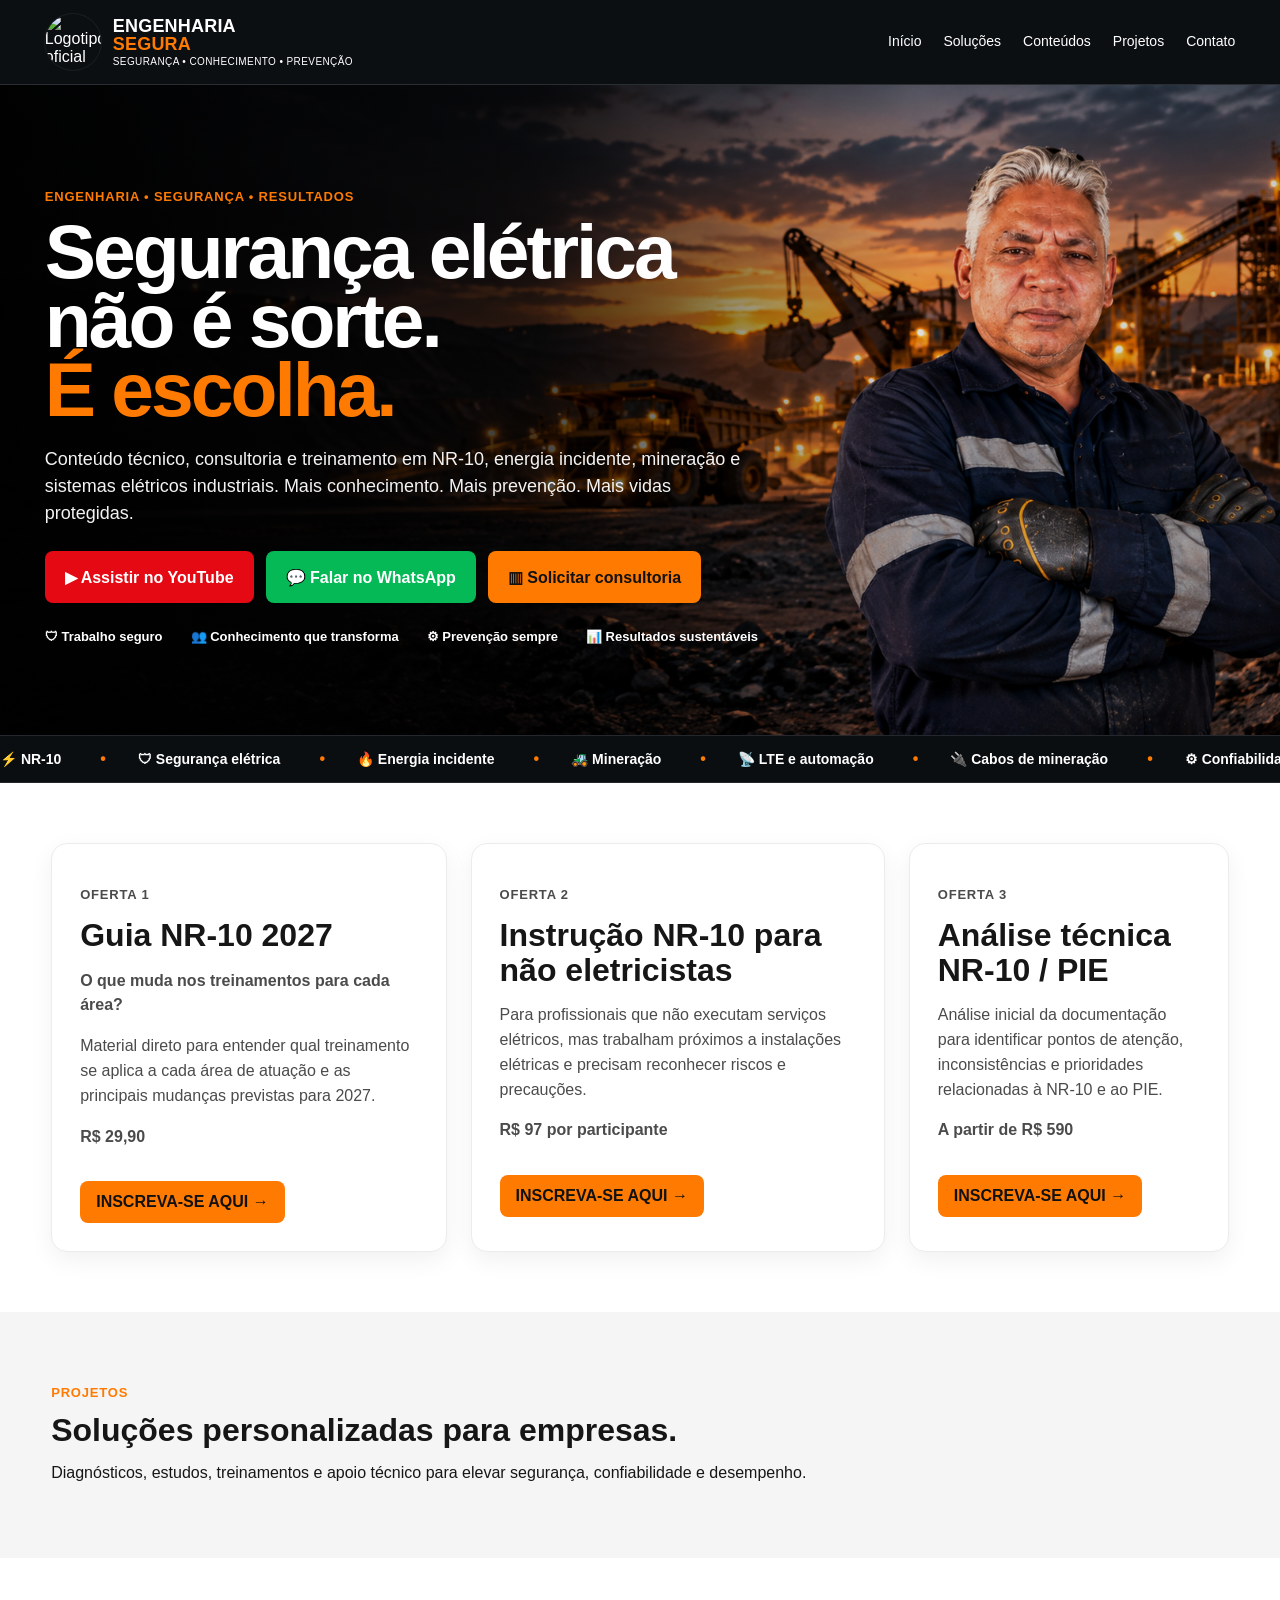
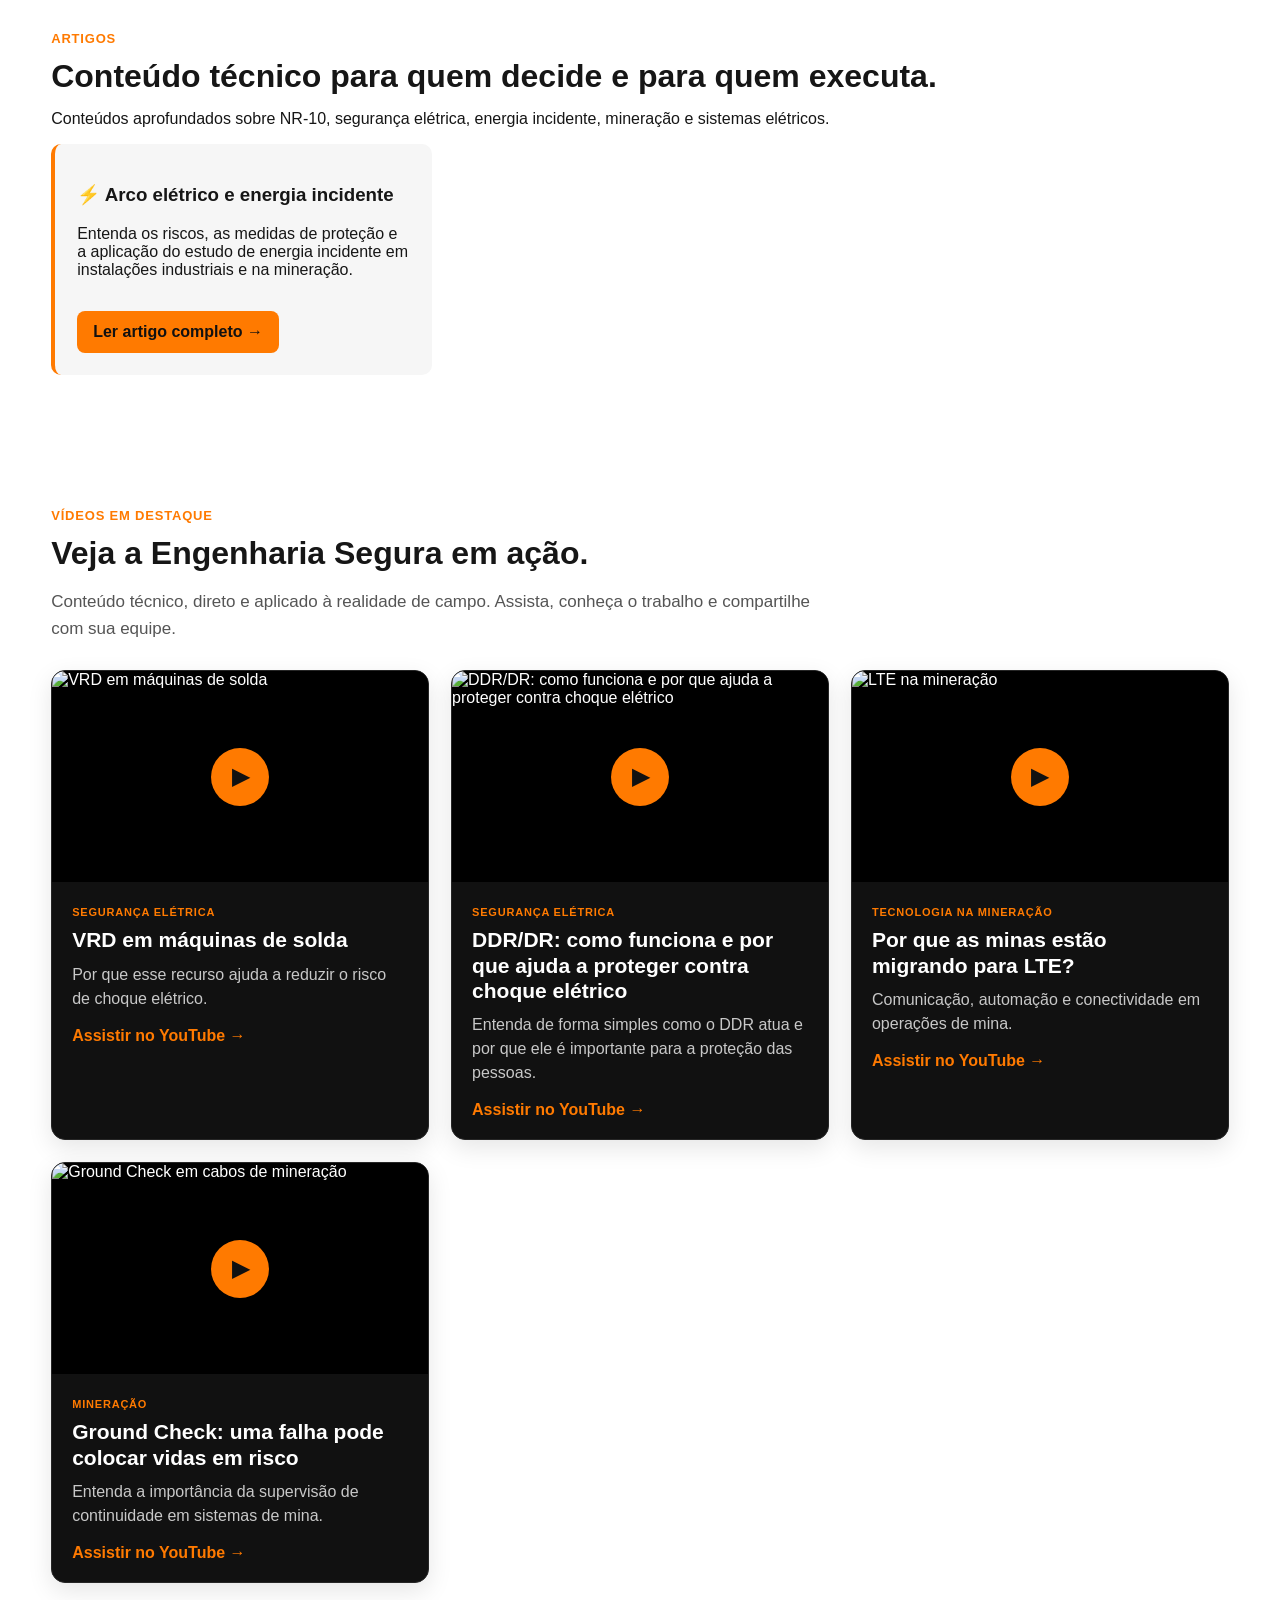
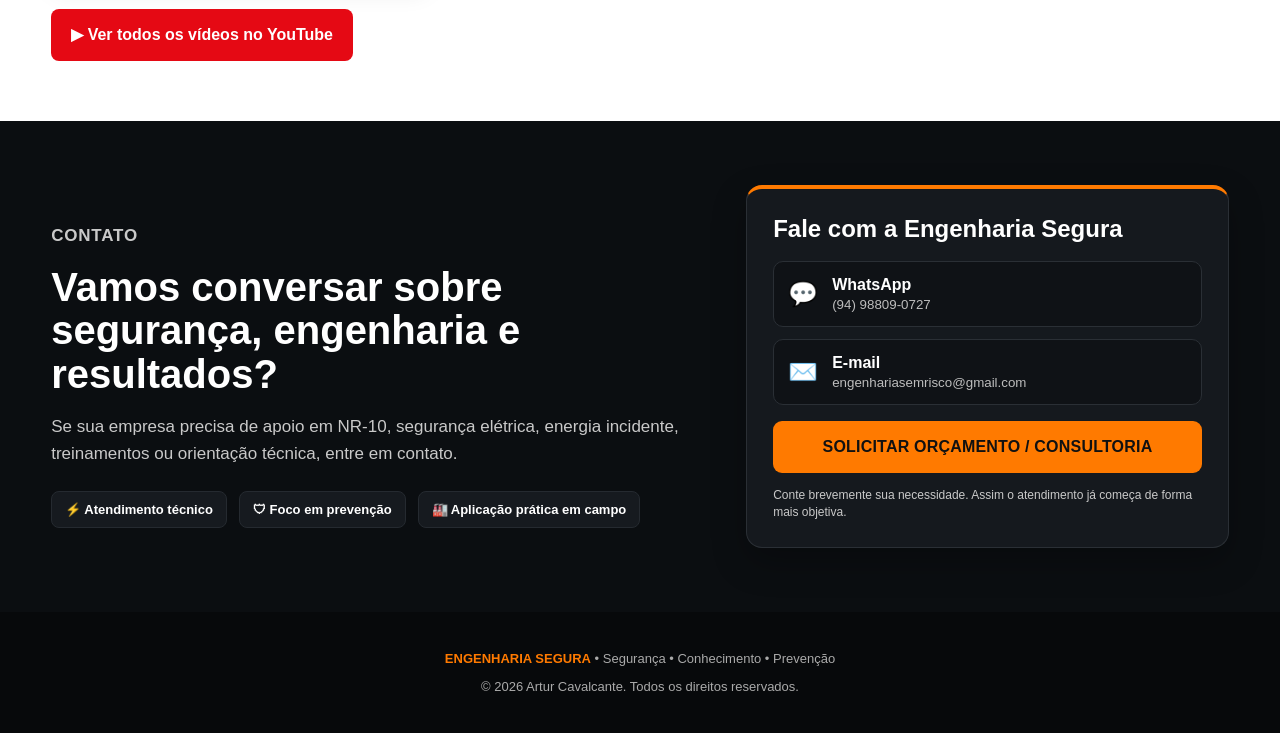
==== index.html @ a8fd5e5c "Add files via upload" ====
<!doctype html>
<html lang="pt-BR">
<head>
  <meta charset="utf-8">
  <meta name="viewport" content="width=device-width, initial-scale=1">
  <meta name="description" content="Engenharia Segura — segurança elétrica, NR-10, energia incidente, mineração e sistemas elétricos industriais.">
  <title>Engenharia Segura | Artur Cavalcante</title>
  <link rel="stylesheet" href="style.css">
</head>
<body>
  <header class="topbar">
    <a class="brand" href="#inicio" aria-label="Engenharia Segura">
      <img class="brand-emblem" src="assets/logo-oficial-emblema.png" alt="Logotipo oficial Engenharia Segura">
      <span class="brand-text">
        <strong>ENGENHARIA</strong><b> SEGURA</b>
        <small>SEGURANÇA • CONHECIMENTO • PREVENÇÃO</small>
      </span>
    </a>

    <button class="menu-btn" aria-label="Abrir menu" aria-expanded="false">☰</button>
<nav class="nav">
  <a href="#inicio">Início</a>
  <a href="consultoria.html">Soluções</a>
  <a href="#conteudos">Conteúdos</a>
  <a href="#projetos">Projetos</a>
  <a href="#contato">Contato</a>
</nav>

  </header>

  <main id="inicio">
    <section class="hero">
      <div class="hero-overlay"></div>
      <div class="hero-copy">
        <p class="eyebrow">ENGENHARIA • SEGURANÇA • RESULTADOS</p>
        <h1>Segurança elétrica<br>não é sorte.<br><span>É escolha.</span></h1>
        <p class="lead">Conteúdo técnico, consultoria e treinamento em NR-10, energia incidente, mineração e sistemas elétricos industriais. Mais conhecimento. Mais prevenção. Mais vidas protegidas.</p>

        <div class="hero-actions">
          <a class="btn btn-red" href="https://www.youtube.com/@engenhariasemrisco" target="_blank" rel="noopener">▶ Assistir no YouTube</a>
          <a class="btn btn-green" href="#contato">💬 Falar no WhatsApp</a>
          <a class="btn btn-orange" href="https://wa.me/5594988090727?text=Ol%C3%A1%2C%20Artur.%20Conheci%20a%20Engenharia%20Segura%20pelo%20site%20e%20gostaria%20de%20solicitar%20uma%20consultoria." target="_blank" rel="noopener">▥ Solicitar consultoria</a>
        </div>

        <div class="pillars">
          <span>🛡 Trabalho seguro</span>
          <span>👥 Conhecimento que transforma</span>
          <span>⚙ Prevenção sempre</span>
          <span>📊 Resultados sustentáveis</span>
        </div>
      </div>
    </section>

    <section class="dynamic-strip" aria-label="Destaques do Engenharia Segura">
      <div class="dynamic-track">
        <span>⚡ NR-10</span>
        <span>🛡 Segurança elétrica</span>
        <span>🔥 Energia incidente</span>
        <span>🚜 Mineração</span>
        <span>📡 LTE e automação</span>
        <span>🔌 Cabos de mineração</span>
        <span>⚙ Confiabilidade</span>
        <span>🎓 Treinamentos técnicos</span>
      </div>
    </section>

    <section class="section grid-3" id="ofertas">
      <article class="card">
        <p class="section-kicker">OFERTA 1</p>
        <h2>Guia NR-10 2027</h2>
        <p><strong>O que muda nos treinamentos para cada área?</strong></p>
        <p>Material direto para entender qual treinamento se aplica a cada área de atuação e as principais mudanças previstas para 2027.</p>
        <p><strong>R$ 29,90</strong></p>
        <a class="link-btn" target="_blank" rel="noopener"
           href="https://wa.me/5594988090727?text=Ol%C3%A1%2C%20Artur.%20Quero%20me%20inscrever%20no%20Guia%20NR-10%202027%20%E2%80%94%20o%20que%20muda%20nos%20treinamentos%20para%20cada%20%C3%A1rea.">
          INSCREVA-SE AQUI →
        </a>
      </article>

      <article class="card">
        <p class="section-kicker">OFERTA 2</p>
        <h2>Instrução NR-10 para não eletricistas</h2>
        <p>Para profissionais que não executam serviços elétricos, mas trabalham próximos a instalações elétricas e precisam reconhecer riscos e precauções.</p>
        <p><strong>R$ 97 por participante</strong></p>
        <a class="link-btn" target="_blank" rel="noopener"
           href="https://wa.me/5594988090727?text=Ol%C3%A1%2C%20Artur.%20Quero%20me%20inscrever%20na%20Instru%C3%A7%C3%A3o%20NR-10%20para%20n%C3%A3o%20eletricistas.">
          INSCREVA-SE AQUI →
        </a>
      </article>

      <article class="card">
        <p class="section-kicker">OFERTA 3</p>
        <h2>Análise técnica NR-10 / PIE</h2>
        <p>Análise inicial da documentação para identificar pontos de atenção, inconsistências e prioridades relacionadas à NR-10 e ao PIE.</p>
        <p><strong>A partir de R$ 590</strong></p>
        <a class="link-btn" target="_blank" rel="noopener"
           href="https://wa.me/5594988090727?text=Ol%C3%A1%2C%20Artur.%20Tenho%20interesse%20na%20An%C3%A1lise%20T%C3%A9cnica%20NR-10%20%2F%20PIE%20e%20gostaria%20de%20receber%20mais%20informa%C3%A7%C3%B5es.">
          INSCREVA-SE AQUI →
        </a>
      </article>
    </section>

    <section class="section alt reveal" id="projetos">
      <p class="section-kicker">PROJETOS</p>
      <h2>Soluções personalizadas para empresas.</h2>
      <p>Diagnósticos, estudos, treinamentos e apoio técnico para elevar segurança, confiabilidade e desempenho.</p>
    </section>

    <section class="section reveal" id="artigos">
  <p class="section-kicker">ARTIGOS</p>
  <h2>Conteúdo técnico para quem decide e para quem executa.</h2>
  <p>
    Conteúdos aprofundados sobre NR-10, segurança elétrica,
    energia incidente, mineração e sistemas elétricos.
  </p>

  <div class="content-grid">
    <article>
      <h3>⚡ Arco elétrico e energia incidente</h3>

      <p>
        Entenda os riscos, as medidas de proteção e a aplicação
        do estudo de energia incidente em instalações industriais
        e na mineração.
      </p>

      <a class="link-btn"
         href="artigos/energia-incidente.html">
        Ler artigo completo →
      </a>
    </article>
  </div>
</section>

    <section class="section featured-videos reveal" id="videos">
      <p class="section-kicker">VÍDEOS EM DESTAQUE</p>
      <h2>Veja a Engenharia Segura em ação.</h2>
      <p class="featured-intro">
        Conteúdo técnico, direto e aplicado à realidade de campo.
        Assista, conheça o trabalho e compartilhe com sua equipe.
      </p>

      <div class="featured-video-grid">
        <a class="featured-video-card" href="https://youtu.be/mlFkBFgbnp4" target="_blank" rel="noopener">
          <div class="featured-thumb">
            <img src="https://img.youtube.com/vi/mlFkBFgbnp4/hqdefault.jpg" alt="VRD em máquinas de solda">
            <span class="featured-play">▶</span>
          </div>
          <div class="featured-video-copy">
            <span class="featured-tag">SEGURANÇA ELÉTRICA</span>
            <h3>VRD em máquinas de solda</h3>
            <p>Por que esse recurso ajuda a reduzir o risco de choque elétrico.</p>
            <strong>Assistir no YouTube →</strong>
          </div>
        </a>

<a class="featured-video-card"
   href="https://youtu.be/PyGD87jI-gI"
   target="_blank"
   rel="noopener">

  <div class="featured-thumb">
    <img src="https://img.youtube.com/vi/PyGD87jI-gI/hqdefault.jpg"
         alt="DDR/DR: como funciona e por que ajuda a proteger contra choque elétrico">
    <span class="featured-play">▶</span>
  </div>

  <div class="featured-video-copy">
    <span class="featured-tag">SEGURANÇA ELÉTRICA</span>
    <h3>DDR/DR: como funciona e por que ajuda a proteger contra choque elétrico</h3>
    <p>Entenda de forma simples como o DDR atua e por que ele é importante para a proteção das pessoas.</p>
    <strong>Assistir no YouTube →</strong>
  </div>

</a>
        <a class="featured-video-card" href="https://youtu.be/7smHzeZxyQI" target="_blank" rel="noopener">
          <div class="featured-thumb">
            <img src="https://img.youtube.com/vi/7smHzeZxyQI/hqdefault.jpg" alt="LTE na mineração">
            <span class="featured-play">▶</span>
          </div>
          <div class="featured-video-copy">
            <span class="featured-tag">TECNOLOGIA NA MINERAÇÃO</span>
            <h3>Por que as minas estão migrando para LTE?</h3>
            <p>Comunicação, automação e conectividade em operações de mina.</p>
            <strong>Assistir no YouTube →</strong>
          </div>
        </a>

        <a class="featured-video-card" href="https://youtu.be/x5g20FWs3gs" target="_blank" rel="noopener">
          <div class="featured-thumb">
            <img src="https://img.youtube.com/vi/x5g20FWs3gs/hqdefault.jpg" alt="Ground Check em cabos de mineração">
            <span class="featured-play">▶</span>
          </div>
          <div class="featured-video-copy">
            <span class="featured-tag">MINERAÇÃO</span>
            <h3>Ground Check: uma falha pode colocar vidas em risco</h3>
            <p>Entenda a importância da supervisão de continuidade em sistemas de mina.</p>
            <strong>Assistir no YouTube →</strong>
          </div>
        </a>
      </div>

      <div class="featured-actions">
        <a class="btn btn-red" href="https://www.youtube.com/@engenhariasemrisco" target="_blank" rel="noopener">
          ▶ Ver todos os vídeos no YouTube
        </a>
      </div>
    </section>

    <section class="contact contact-strong reveal" id="contato">
      <div class="contact-copy">
        <p class="section-kicker">CONTATO</p>
        <h2>Vamos conversar sobre segurança, engenharia e resultados?</h2>
        <p>
          Se sua empresa precisa de apoio em NR-10, segurança elétrica, energia incidente,
          treinamentos ou orientação técnica, entre em contato.
        </p>

        <div class="contact-points">
          <span>⚡ Atendimento técnico</span>
          <span>🛡 Foco em prevenção</span>
          <span>🏭 Aplicação prática em campo</span>
        </div>
      </div>

      <div class="contact-panel">
        <h3>Fale com a Engenharia Segura</h3>

        <a class="contact-channel whatsapp-channel" href="https://wa.me/5594988090727?text=Ol%C3%A1%2C%20Artur.%20Conheci%20a%20Engenharia%20Segura%20pelo%20site%20e%20gostaria%20de%20conversar%20sobre%20uma%20necessidade%20t%C3%A9cnica%20da%20minha%20empresa." target="_blank" rel="noopener">
          <span class="contact-channel-icon">💬</span>
          <span>
            <strong>WhatsApp</strong>
            <small>(94) 98809-0727</small>
          </span>
        </a>

        <a class="contact-channel" href="mailto:engenhariasemrisco@gmail.com">
          <span class="contact-channel-icon">✉️</span>
          <span>
            <strong>E-mail</strong>
            <small>engenhariasemrisco@gmail.com</small>
          </span>
        </a>

        <a class="contact-quote-btn" href="https://wa.me/5594988090727?text=Ol%C3%A1%2C%20Artur.%20Conheci%20a%20Engenharia%20Segura%20pelo%20site%20e%20gostaria%20de%20conversar%20sobre%20uma%20necessidade%20t%C3%A9cnica%20da%20minha%20empresa." target="_blank" rel="noopener">
          Solicitar orçamento / consultoria
        </a>

        <p class="contact-note">
          Conte brevemente sua necessidade. Assim o atendimento já começa de forma mais objetiva.
        </p>
      </div>
    </section>

  </main>

  <footer>
    <p><strong>ENGENHARIA SEGURA</strong> • Segurança • Conhecimento • Prevenção</p>
    <p>© <span id="year"></span> Artur Cavalcante. Todos os direitos reservados.</p>
  </footer>

  <script>
    document.getElementById('year').textContent = new Date().getFullYear();
    const btn = document.querySelector('.menu-btn');
    const nav = document.querySelector('.nav');
    btn.addEventListener('click', () => {
      const open = nav.classList.toggle('open');
      btn.setAttribute('aria-expanded', open);
    });
    document.querySelectorAll('.nav a').forEach(a => a.addEventListener('click', () => nav.classList.remove('open')));
  </script>

  <script>
    const revealItems = document.querySelectorAll('.reveal');
    if ('IntersectionObserver' in window) {
      const revealObserver = new IntersectionObserver((entries) => {
        entries.forEach((entry) => {
          if (entry.isIntersecting) {
            entry.target.classList.add('is-visible');
            revealObserver.unobserve(entry.target);
          }
        });
      }, { threshold: 0.12 });

      revealItems.forEach((item) => revealObserver.observe(item));
    } else {
      revealItems.forEach((item) => item.classList.add('is-visible'));
    }
  </script>
</body>
</html>
---- style.css ----
*{box-sizing:border-box}html{scroll-behavior:smooth}body{margin:0;font-family:Arial,Helvetica,sans-serif;background:#fff;color:#161616}a{text-decoration:none;color:inherit}.topbar{position:sticky;top:0;z-index:20;display:flex;align-items:center;gap:24px;padding:14px 3.5%;background:#0c0f12;color:#fff;border-bottom:1px solid #2a2d31}.brand{display:flex;align-items:center;gap:10px;min-width:280px}.brand-mark{display:grid;place-items:center;width:56px;height:56px;border:2px solid #ff7a00;border-radius:50%;font-size:24px}.brand strong,.brand b{font-size:21px}.brand b{color:#ff7a00}.brand small{display:block;font-size:8px;letter-spacing:.8px;margin-top:2px}.nav{display:flex;gap:22px;margin-left:auto}.nav a{font-size:14px;padding:9px 0;border-bottom:2px solid transparent}.nav a:hover{color:#ff7a00;border-color:#ff7a00}.cta-top{background:#ff7a00;color:#111;padding:14px 20px;border-radius:10px;font-weight:700;text-transform:uppercase}.menu-btn{display:none;margin-left:auto;background:none;border:0;color:#fff;font-size:28px}.hero{position:relative;min-height:650px;background:url('engenharia-segura-v2-2.png') center/cover no-repeat;display:flex;align-items:center;overflow:hidden}.hero-overlay{position:absolute;inset:0;background:linear-gradient(90deg,rgba(0,0,0,.93) 0%,rgba(0,0,0,.72) 42%,rgba(0,0,0,.12) 72%,rgba(0,0,0,.2) 100%)}.hero-copy{position:relative;z-index:2;width:min(760px,92%);margin-left:3.5%;padding:80px 0}.eyebrow,.section-kicker{font-size:13px;font-weight:800;letter-spacing:.8px;color:#ff7a00}.hero h1{font-size:clamp(54px,6vw,90px);line-height:.9;margin:12px 0 22px;color:#fff;letter-spacing:-3px}.hero h1 span{color:#ff7a00}.lead{color:#f3f3f3;font-size:18px;line-height:1.5;max-width:700px}.hero-actions{display:flex;flex-wrap:wrap;gap:12px;margin:24px 0}.btn{display:inline-flex;align-items:center;justify-content:center;min-height:52px;padding:0 20px;border-radius:8px;font-weight:800}.btn-red{background:#e50914;color:#fff}.btn-green{background:#06b957;color:#fff}.btn-orange,.link-btn{background:#ff7a00;color:#111}.btn-outline{border:1px solid #ff7a00;color:#fff}.pillars{display:flex;flex-wrap:wrap;gap:28px;margin-top:26px;color:#fff;font-weight:700;font-size:13px}.section{padding:60px 4%}.grid-3{display:grid;grid-template-columns:1.05fr 1.1fr .85fr;gap:24px}.card{background:#fff;border:1px solid #ececec;border-radius:16px;padding:28px;box-shadow:0 8px 24px rgba(0,0,0,.06)}.card h2,.section h2,.dark-section h2,.contact h2{font-size:32px;line-height:1.08;margin:8px 0 16px}.card h2 span{color:#ff7a00}.card p{line-height:1.55;color:#4b4b4b}.link-btn{display:inline-block;margin-top:16px;padding:12px 16px;border-radius:8px;font-weight:800}.cred-grid{display:grid;grid-template-columns:1fr 1fr;gap:12px;margin-top:18px}.cred-grid div{background:#f4f4f4;border-radius:10px;padding:16px}.cred-grid strong,.cred-grid span{display:block}.cred-grid span{font-size:13px;color:#666;margin-top:6px}.campaign-box{background:#111;color:#fff;padding:24px;border-radius:12px}.campaign-box h2{font-size:48px;color:#ff7a00;margin:2px 0 10px}.campaign-box .tag{display:inline-block;background:#ff7a00;color:#111;padding:5px 8px;border-radius:5px;font-weight:900}.dark-section{background:#0c0f12;color:#fff;padding:50px 4%;display:flex;gap:40px;align-items:center;justify-content:space-between}.dark-section>div:first-child{max-width:600px}.dark-section p{color:#c8c8c8}.stats{display:flex;flex-wrap:wrap;gap:30px}.stats span{min-width:140px}.stats strong,.stats small{display:block}.stats strong{color:#ff7a00}.stats small{color:#bdbdbd;margin-top:4px}.content-grid{display:grid;grid-template-columns:repeat(3,1fr);gap:18px}.content-grid article{background:#f6f6f6;border-left:4px solid #ff7a00;padding:22px;border-radius:10px}.alt{background:#f5f5f5}.contact{background:#111;color:#fff;padding:55px 4%;display:flex;align-items:center;justify-content:space-between;gap:30px}.contact p{color:#c9c9c9}.contact-actions{display:flex;gap:12px;flex-wrap:wrap}footer{background:#07090b;color:#aaa;text-align:center;padding:26px 4%;font-size:13px}footer strong{color:#ff7a00}
@media(max-width:1100px){.nav{display:none;position:absolute;top:84px;left:0;right:0;background:#0c0f12;padding:20px 4%;flex-direction:column}.nav.open{display:flex}.menu-btn{display:block}.cta-top{display:none}.grid-3{grid-template-columns:1fr}.content-grid{grid-template-columns:1fr}.dark-section,.contact{flex-direction:column;align-items:flex-start}.brand{min-width:auto}}
@media(max-width:700px){.topbar{padding:10px 4%}.brand-mark{width:44px;height:44px}.brand strong,.brand b{font-size:17px}.hero{min-height:700px;background-position:64% center}.hero-overlay{background:linear-gradient(90deg,rgba(0,0,0,.94),rgba(0,0,0,.74))}.hero-copy{padding:60px 0}.hero h1{font-size:56px}.lead{font-size:16px}.hero-actions{flex-direction:column;align-items:stretch}.pillars{gap:14px}.cred-grid{grid-template-columns:1fr}.section{padding:42px 5%}.card h2,.section h2,.dark-section h2,.contact h2{font-size:28px}}


/* Versão 2.2.7 — movimento leve, sem alterar o layout principal */
.reveal{
  opacity:0;
  transform:translateY(24px);
  transition:opacity .7s ease, transform .7s ease;
}
.reveal.is-visible{
  opacity:1;
  transform:translateY(0);
}
@media (prefers-reduced-motion: reduce){
  .reveal{opacity:1;transform:none;transition:none}
}

.btn,.cta-top,.link-btn,.card,.content-grid article{
  transition:transform .22s ease, box-shadow .22s ease, filter .22s ease;
}
.btn:hover,.cta-top:hover,.link-btn:hover{
  transform:translateY(-2px);
  filter:brightness(1.05);
}
.card:hover,.content-grid article:hover{
  transform:translateY(-4px);
  box-shadow:0 14px 28px rgba(0,0,0,.10);
}

.latest-videos{
  background:#fff;
}
.latest-intro{
  color:#555;
  max-width:720px;
  margin-bottom:28px;
  line-height:1.6;
}
.video-grid{
  display:grid;
  grid-template-columns:repeat(3,1fr);
  gap:20px;
}
.video-card{
  display:block;
  background:#f7f7f7;
  border-radius:14px;
  overflow:hidden;
  border:1px solid #ececec;
  transition:transform .25s ease, box-shadow .25s ease;
}
.video-card:hover{
  transform:translateY(-5px);
  box-shadow:0 14px 30px rgba(0,0,0,.10);
}
.video-thumb{
  position:relative;
  aspect-ratio:16/9;
  overflow:hidden;
  background:#111;
}
.video-thumb img{
  width:100%;
  height:100%;
  object-fit:cover;
  display:block;
  transition:transform .35s ease;
}
.video-card:hover .video-thumb img{
  transform:scale(1.035);
}
.play-badge{
  position:absolute;
  inset:50% auto auto 50%;
  transform:translate(-50%,-50%);
  width:52px;
  height:52px;
  border-radius:50%;
  display:grid;
  place-items:center;
  background:rgba(255,122,0,.94);
  color:#111;
  font-weight:900;
  box-shadow:0 8px 22px rgba(0,0,0,.25);
}
.video-copy{
  padding:18px;
}
.video-copy h3{
  margin:0 0 8px;
  font-size:20px;
}
.video-copy p{
  margin:0;
  color:#5d5d5d;
  line-height:1.45;
}
.videos-link{
  margin-top:24px;
}
@media(max-width:900px){
  .video-grid{grid-template-columns:1fr}
}


/* Versão 2.2.8 — movimento mais visível, mantendo o layout */
to{transform:scale(1.05)}
}






  to{transform:translateX(-35%)}
}

.attention-btn{
  animation:softPulse 2.4s ease-in-out infinite;
}
@keyframes softPulse{
  0%,100%{box-shadow:0 0 0 0 rgba(255,122,0,.0)}
  50%{box-shadow:0 0 0 8px rgba(255,122,0,.12)}
}

.card,.content-grid article,.video-card{
  transition:transform .28s ease, box-shadow .28s ease, border-color .28s ease;
}
.card:hover,.content-grid article:hover,.video-card:hover{
  transform:translateY(-7px) scale(1.01);
  box-shadow:0 18px 35px rgba(0,0,0,.13);
}

.hero-actions .btn{
  position:relative;
  overflow:hidden;
}
.hero-actions .btn::after{
  content:"";
  position:absolute;
  top:0;
  left:-120%;
  width:70%;
  height:100%;
  background:linear-gradient(120deg,transparent,rgba(255,255,255,.25),transparent);
  transform:skewX(-20deg);
  animation:buttonShine 4.5s ease-in-out infinite;
}
@keyframes buttonShine{
  0%,70%{left:-120%}
  85%,100%{left:150%}
}

.live-indicator{
  width:100%;
  margin-bottom:14px;
  color:#ddd;
  font-size:13px;
  font-weight:700;
  display:flex;
  align-items:center;
  gap:8px;
}
.pulse-dot{
  width:9px;
  height:9px;
  border-radius:50%;
  background:#ff7a00;
  box-shadow:0 0 0 0 rgba(255,122,0,.5);
  animation:dotPulse 1.8s infinite;
}
@keyframes dotPulse{
  0%{box-shadow:0 0 0 0 rgba(255,122,0,.5)}
  70%{box-shadow:0 0 0 10px rgba(255,122,0,0)}
  100%{box-shadow:0 0 0 0 rgba(255,122,0,0)}
}

@media (prefers-reduced-motion: reduce){
  .hero-dynamic::before,
  .dynamic-track,
  .attention-btn,
  .hero-actions .btn::after,
  .pulse-dot{
    animation:none!important;
  }
}

/* Correção 2.2.9 — Hero restaurado */
.hero-copy{position:relative;z-index:2}
.hero h1{color:#fff}
.hero h1 span{color:#ff7a00}
.hero .lead{color:#f3f3f3}


/* Versão 2.2.10 — correção da faixa dinâmica */
.dynamic-strip{
  width:100%;
  overflow:hidden;
  background:#0c0f12;
  border-top:1px solid #23272b;
  border-bottom:1px solid #23272b;
  color:#fff;
  min-height:46px;
  display:flex;
  align-items:center;
}
.dynamic-track{
  display:inline-flex;
  align-items:center;
  gap:0;
  min-width:max-content;
  white-space:nowrap;
  padding:12px 0;
  animation:marquee 28s linear infinite;
  will-change:transform;
}
.dynamic-track span{
  display:inline-flex;
  align-items:center;
  gap:7px;
  color:#fff;
  font-size:14px;
  line-height:1;
  font-weight:800;
  margin-right:34px;
}
.dynamic-track span::after{
  content:"•";
  color:#ff7a00;
  margin-left:34px;
  font-size:16px;
}
@keyframes marquee{
  0%{transform:translateX(0)}
  100%{transform:translateX(-38%)}
}
@media(max-width:700px){
  .dynamic-strip{min-height:42px}
  .dynamic-track{padding:10px 0}
  .dynamic-track span{font-size:13px;margin-right:24px}
  .dynamic-track span::after{margin-left:24px}
}
@media (prefers-reduced-motion: reduce){
  .dynamic-track{animation:none}
}

/* Correção 2.2.11 — navegação Sobre mim */
#sobre{scroll-margin-top:90px}


/* Versão 2.2.12 — correção definitiva da faixa abaixo do Hero */
body .dynamic-strip{
  width:100% !important;
  min-height:48px !important;
  display:flex !important;
  align-items:center !important;
  overflow:hidden !important;
  background:#0b0e11 !important;
  color:#ffffff !important;
  border-top:1px solid #24282d !important;
  border-bottom:1px solid #24282d !important;
}

body .dynamic-strip .dynamic-track{
  display:inline-flex !important;
  align-items:center !important;
  min-width:max-content !important;
  white-space:nowrap !important;
  padding:13px 0 !important;
  gap:0 !important;
  background:transparent !important;
  animation:marquee-fixed 28s linear infinite !important;
}

body .dynamic-strip .dynamic-track span{
  display:inline-flex !important;
  align-items:center !important;
  color:#ffffff !important;
  font-size:14px !important;
  font-weight:800 !important;
  line-height:1 !important;
  margin-right:32px !important;
  opacity:1 !important;
  visibility:visible !important;
}

body .dynamic-strip .dynamic-track span::after{
  content:"•" !important;
  color:#ff7a00 !important;
  margin-left:32px !important;
  opacity:1 !important;
}

@keyframes marquee-fixed{
  from{transform:translateX(0)}
  to{transform:translateX(-38%)}
}


/* Versão 2.2.13 — correção robusta do Sobre mim */
#sobre{
  scroll-margin-top:92px;
}
#sobre:target{
  opacity:1 !important;
  transform:none !important;
  visibility:visible !important;
}


/* Versão 2.2.15 — cabeçalho com logotipo oficial */
.brand{
  display:flex;
  align-items:center;
  gap:12px;
  min-width:330px;
}
.brand-emblem{
  width:56px;
  height:56px;
  border-radius:50%;
  object-fit:cover;
  display:block;
  box-shadow:0 0 0 1px rgba(255,255,255,.06);
}
.brand-text{
  display:flex;
  flex-direction:column;
  line-height:1;
}
.brand-text strong,
.brand-text b{
  font-size:18px;
  letter-spacing:.2px;
}
.brand-text strong{color:#fff}
.brand-text b{color:#ff7a00}
.brand-text small{
  margin-top:4px;
  color:#fff;
  font-size:10px;
  letter-spacing:.4px;
}
@media(max-width:1100px){
  .brand{min-width:auto}
}
@media(max-width:700px){
  .brand-emblem{width:48px;height:48px}
  .brand-text strong,
  .brand-text b{font-size:16px}
  .brand-text small{font-size:9px}
}


/* Versão 2.2.16 — seção comercial de serviços */
.services-section{
  background:#f7f7f7;
}
.services-intro{
  max-width:760px;
  color:#555;
  font-size:17px;
  line-height:1.6;
  margin-bottom:28px;
}
.services-grid{
  display:grid;
  grid-template-columns:repeat(3,1fr);
  gap:20px;
}
.service-card{
  background:#fff;
  border:1px solid #e9e9e9;
  border-top:4px solid #ff7a00;
  border-radius:14px;
  padding:26px;
  box-shadow:0 8px 24px rgba(0,0,0,.06);
  display:flex;
  flex-direction:column;
  min-height:330px;
  transition:transform .25s ease, box-shadow .25s ease;
}
.service-card:hover{
  transform:translateY(-5px);
  box-shadow:0 16px 32px rgba(0,0,0,.10);
}
.service-icon{
  font-size:32px;
  margin-bottom:14px;
}
.service-card h3{
  font-size:22px;
  line-height:1.2;
  margin:0 0 14px;
}
.service-card p{
  color:#555;
  line-height:1.6;
  margin:0 0 22px;
}
.service-btn{
  margin-top:auto;
  display:inline-flex;
  justify-content:center;
  align-items:center;
  min-height:48px;
  padding:0 18px;
  background:#ff7a00;
  color:#111;
  font-weight:800;
  border-radius:8px;
  transition:transform .2s ease, filter .2s ease;
}
.service-btn:hover{
  transform:translateY(-2px);
  filter:brightness(1.05);
}
@media(max-width:900px){
  .services-grid{grid-template-columns:1fr}
  .service-card{min-height:auto}
}


/* Versão 2.2.17 — vídeos em destaque */
.featured-videos{
  background:#ffffff;
}
.featured-intro{
  max-width:760px;
  color:#555;
  font-size:17px;
  line-height:1.6;
  margin-bottom:28px;
}
.featured-video-grid{
  display:grid;
  grid-template-columns:repeat(3,1fr);
  gap:22px;
}
.featured-video-card{
  display:block;
  background:#111;
  color:#fff;
  border-radius:14px;
  overflow:hidden;
  border:1px solid #262626;
  box-shadow:0 8px 24px rgba(0,0,0,.10);
  transition:transform .25s ease, box-shadow .25s ease;
}
.featured-video-card:hover{
  transform:translateY(-6px);
  box-shadow:0 18px 36px rgba(0,0,0,.18);
}
.featured-thumb{
  position:relative;
  aspect-ratio:16/9;
  background:#000;
  overflow:hidden;
}
.featured-thumb img{
  width:100%;
  height:100%;
  object-fit:cover;
  display:block;
  transition:transform .35s ease, filter .35s ease;
}
.featured-video-card:hover .featured-thumb img{
  transform:scale(1.04);
  filter:brightness(.88);
}
.featured-play{
  position:absolute;
  left:50%;
  top:50%;
  transform:translate(-50%,-50%);
  width:58px;
  height:58px;
  border-radius:50%;
  display:grid;
  place-items:center;
  background:#ff7a00;
  color:#111;
  font-size:22px;
  font-weight:900;
  box-shadow:0 8px 24px rgba(0,0,0,.35);
}
.featured-video-copy{
  padding:20px;
}
.featured-tag{
  display:inline-block;
  color:#ff7a00;
  font-size:11px;
  font-weight:900;
  letter-spacing:.8px;
  margin-bottom:9px;
}
.featured-video-copy h3{
  font-size:21px;
  line-height:1.2;
  margin:0 0 10px;
}
.featured-video-copy p{
  color:#c8c8c8;
  line-height:1.5;
  margin:0 0 16px;
}
.featured-video-copy strong{
  color:#ff7a00;
}
.featured-actions{
  margin-top:26px;
}
@media(max-width:900px){
  .featured-video-grid{grid-template-columns:1fr}
}


/* Versão 2.2.18 — contato comercial forte */
.contact-strong{
  background:#0b0e11;
  color:#fff;
  padding:64px 4%;
  display:grid;
  grid-template-columns:1.15fr .85fr;
  gap:42px;
  align-items:center;
}
.contact-copy h2{
  font-size:40px;
  line-height:1.08;
  margin:8px 0 16px;
}
.contact-copy > p{
  max-width:680px;
  color:#c9c9c9;
  font-size:17px;
  line-height:1.6;
}
.contact-points{
  display:flex;
  flex-wrap:wrap;
  gap:12px;
  margin-top:24px;
}
.contact-points span{
  background:#161a1f;
  border:1px solid #252a30;
  padding:10px 13px;
  border-radius:8px;
  color:#fff;
  font-weight:700;
  font-size:13px;
}
.contact-panel{
  background:#15191e;
  border:1px solid #2a2f35;
  border-top:4px solid #ff7a00;
  border-radius:16px;
  padding:26px;
  box-shadow:0 14px 34px rgba(0,0,0,.25);
}
.contact-panel h3{
  font-size:24px;
  margin:0 0 18px;
}
.contact-channel{
  display:flex;
  align-items:center;
  gap:14px;
  background:#0f1216;
  border:1px solid #2a2f35;
  border-radius:10px;
  padding:14px;
  margin-bottom:12px;
  transition:transform .2s ease, border-color .2s ease;
}
.contact-channel:hover{
  transform:translateY(-2px);
  border-color:#ff7a00;
}
.contact-channel-icon{
  font-size:24px;
}
.contact-channel strong,
.contact-channel small{
  display:block;
}
.contact-channel strong{
  color:#fff;
  margin-bottom:3px;
}
.contact-channel small{
  color:#bdbdbd;
}
.contact-quote-btn{
  display:flex;
  justify-content:center;
  align-items:center;
  min-height:52px;
  margin-top:16px;
  background:#ff7a00;
  color:#111;
  border-radius:9px;
  font-weight:900;
  text-transform:uppercase;
  letter-spacing:.2px;
  transition:transform .2s ease, filter .2s ease;
}
.contact-quote-btn:hover{
  transform:translateY(-2px);
  filter:brightness(1.05);
}
.contact-note{
  margin:14px 0 0;
  color:#9fa4aa;
  font-size:12px;
  line-height:1.45;
}
@media(max-width:900px){
  .contact-strong{
    grid-template-columns:1fr;
  }
  .contact-copy h2{
    font-size:32px;
  }
}
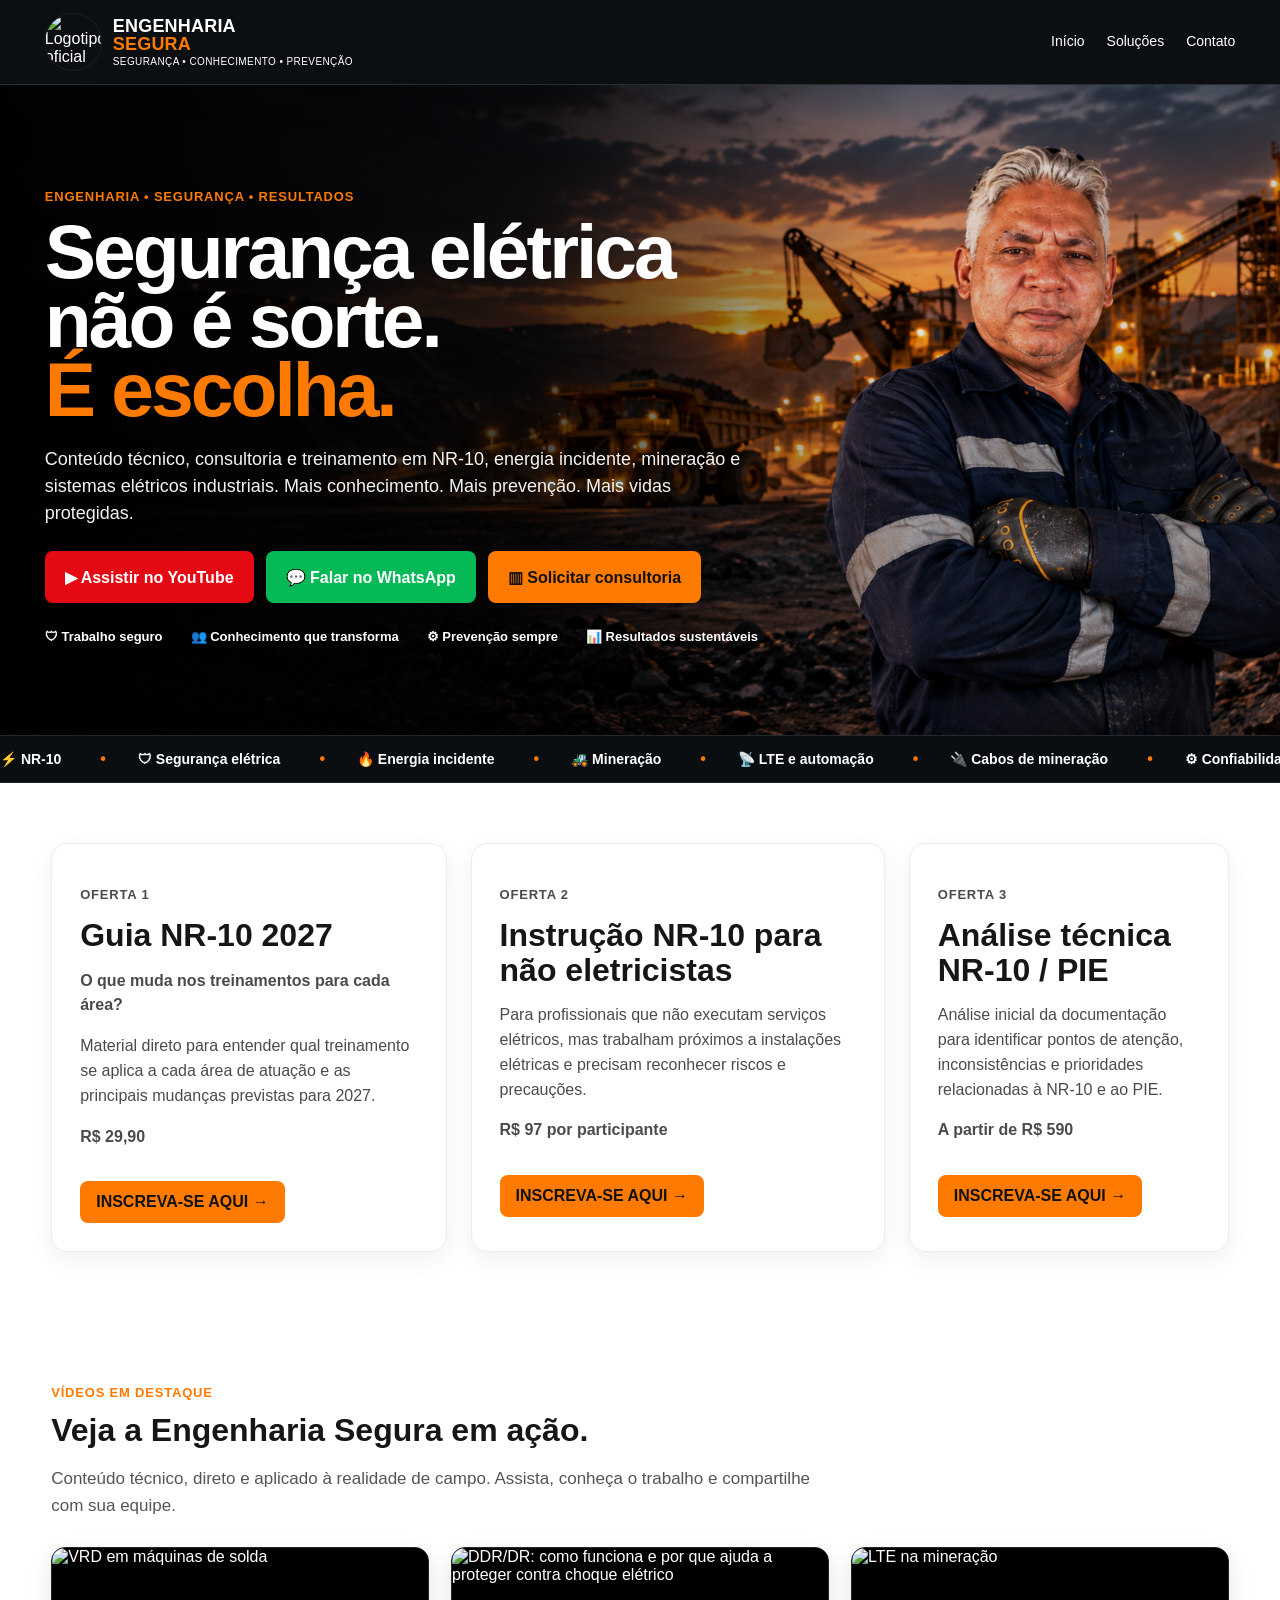
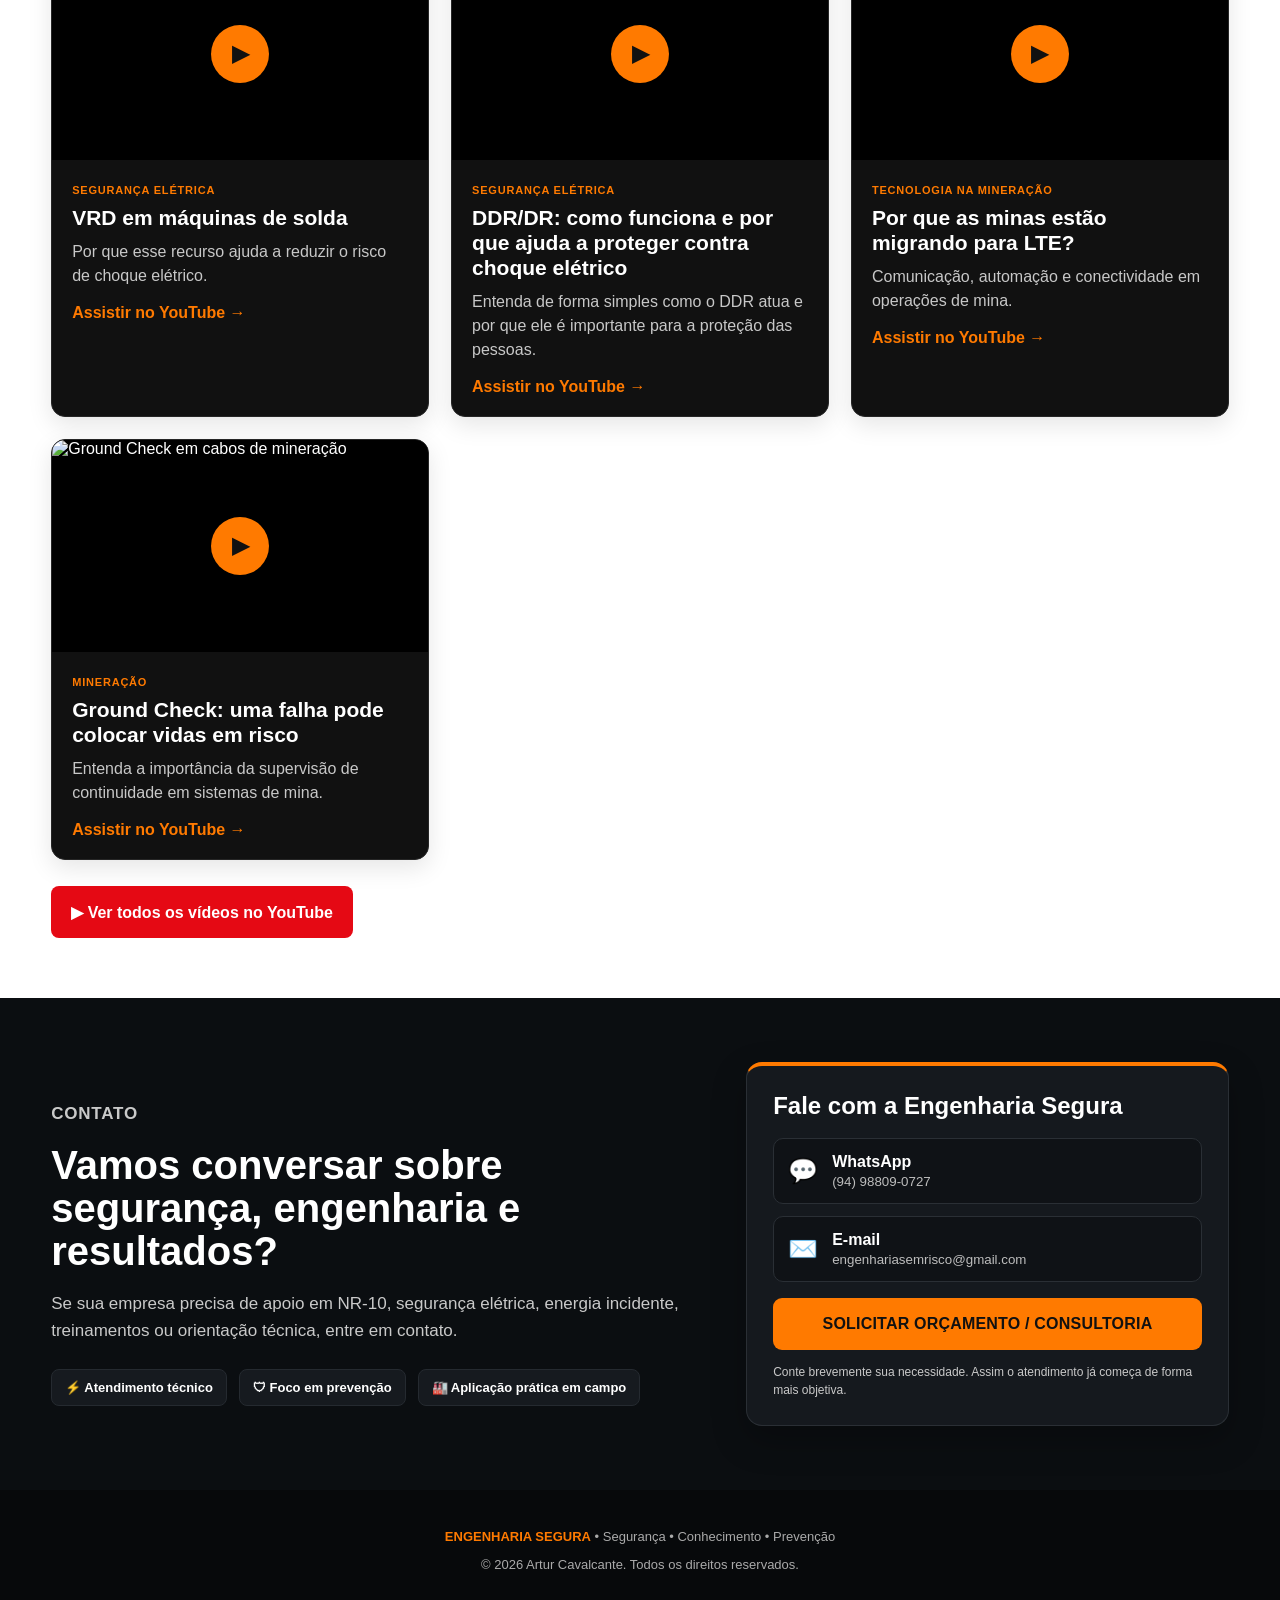
==== commit b47d7308: "Add files via upload" ====
--- a/index.html
+++ b/index.html
@@ -21,8 +21,6 @@
 <nav class="nav">
   <a href="#inicio">Início</a>
   <a href="consultoria.html">Soluções</a>
-  <a href="#conteudos">Conteúdos</a>
-  <a href="#projetos">Projetos</a>
   <a href="#contato">Contato</a>
 </nav>
 
@@ -99,38 +97,6 @@
         </a>
       </article>
     </section>
-
-    <section class="section alt reveal" id="projetos">
-      <p class="section-kicker">PROJETOS</p>
-      <h2>Soluções personalizadas para empresas.</h2>
-      <p>Diagnósticos, estudos, treinamentos e apoio técnico para elevar segurança, confiabilidade e desempenho.</p>
-    </section>
-
-    <section class="section reveal" id="artigos">
-  <p class="section-kicker">ARTIGOS</p>
-  <h2>Conteúdo técnico para quem decide e para quem executa.</h2>
-  <p>
-    Conteúdos aprofundados sobre NR-10, segurança elétrica,
-    energia incidente, mineração e sistemas elétricos.
-  </p>
-
-  <div class="content-grid">
-    <article>
-      <h3>⚡ Arco elétrico e energia incidente</h3>
-
-      <p>
-        Entenda os riscos, as medidas de proteção e a aplicação
-        do estudo de energia incidente em instalações industriais
-        e na mineração.
-      </p>
-
-      <a class="link-btn"
-         href="artigos/energia-incidente.html">
-        Ler artigo completo →
-      </a>
-    </article>
-  </div>
-</section>
 
     <section class="section featured-videos reveal" id="videos">
       <p class="section-kicker">VÍDEOS EM DESTAQUE</p>
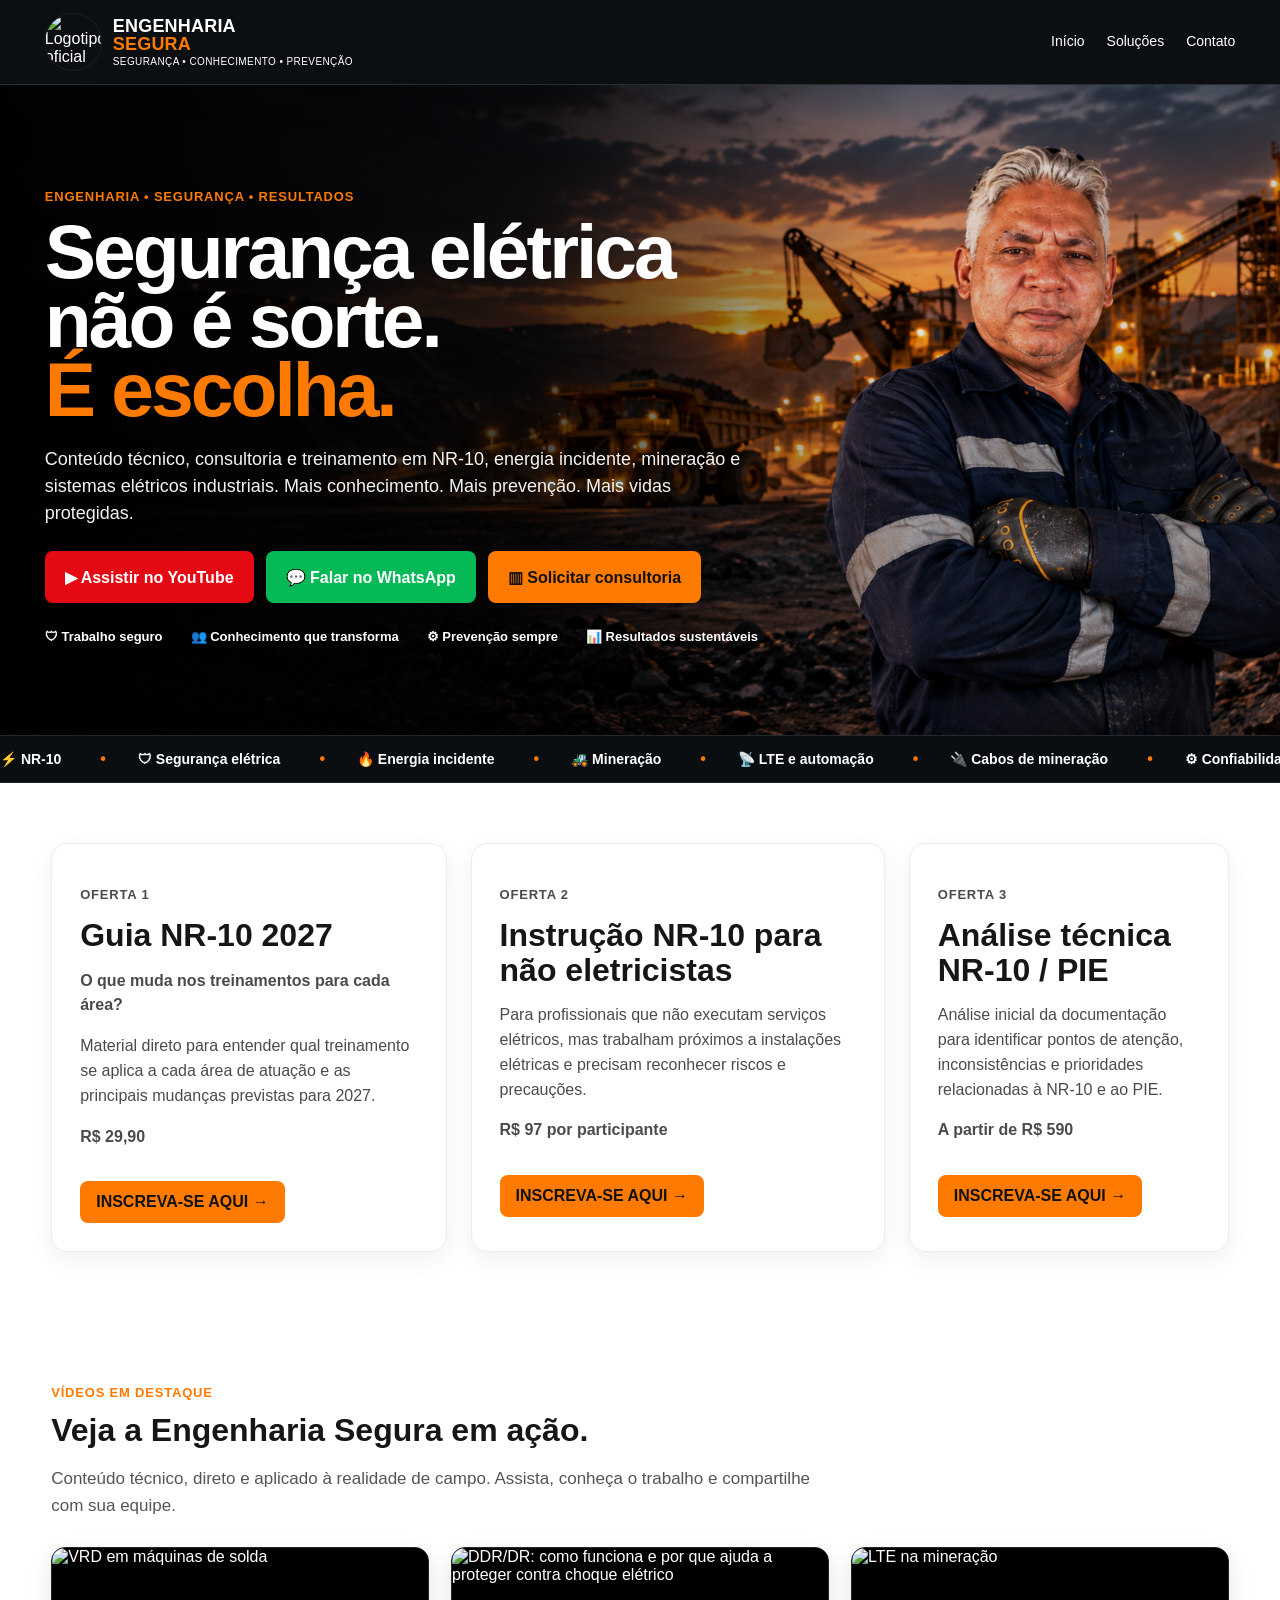
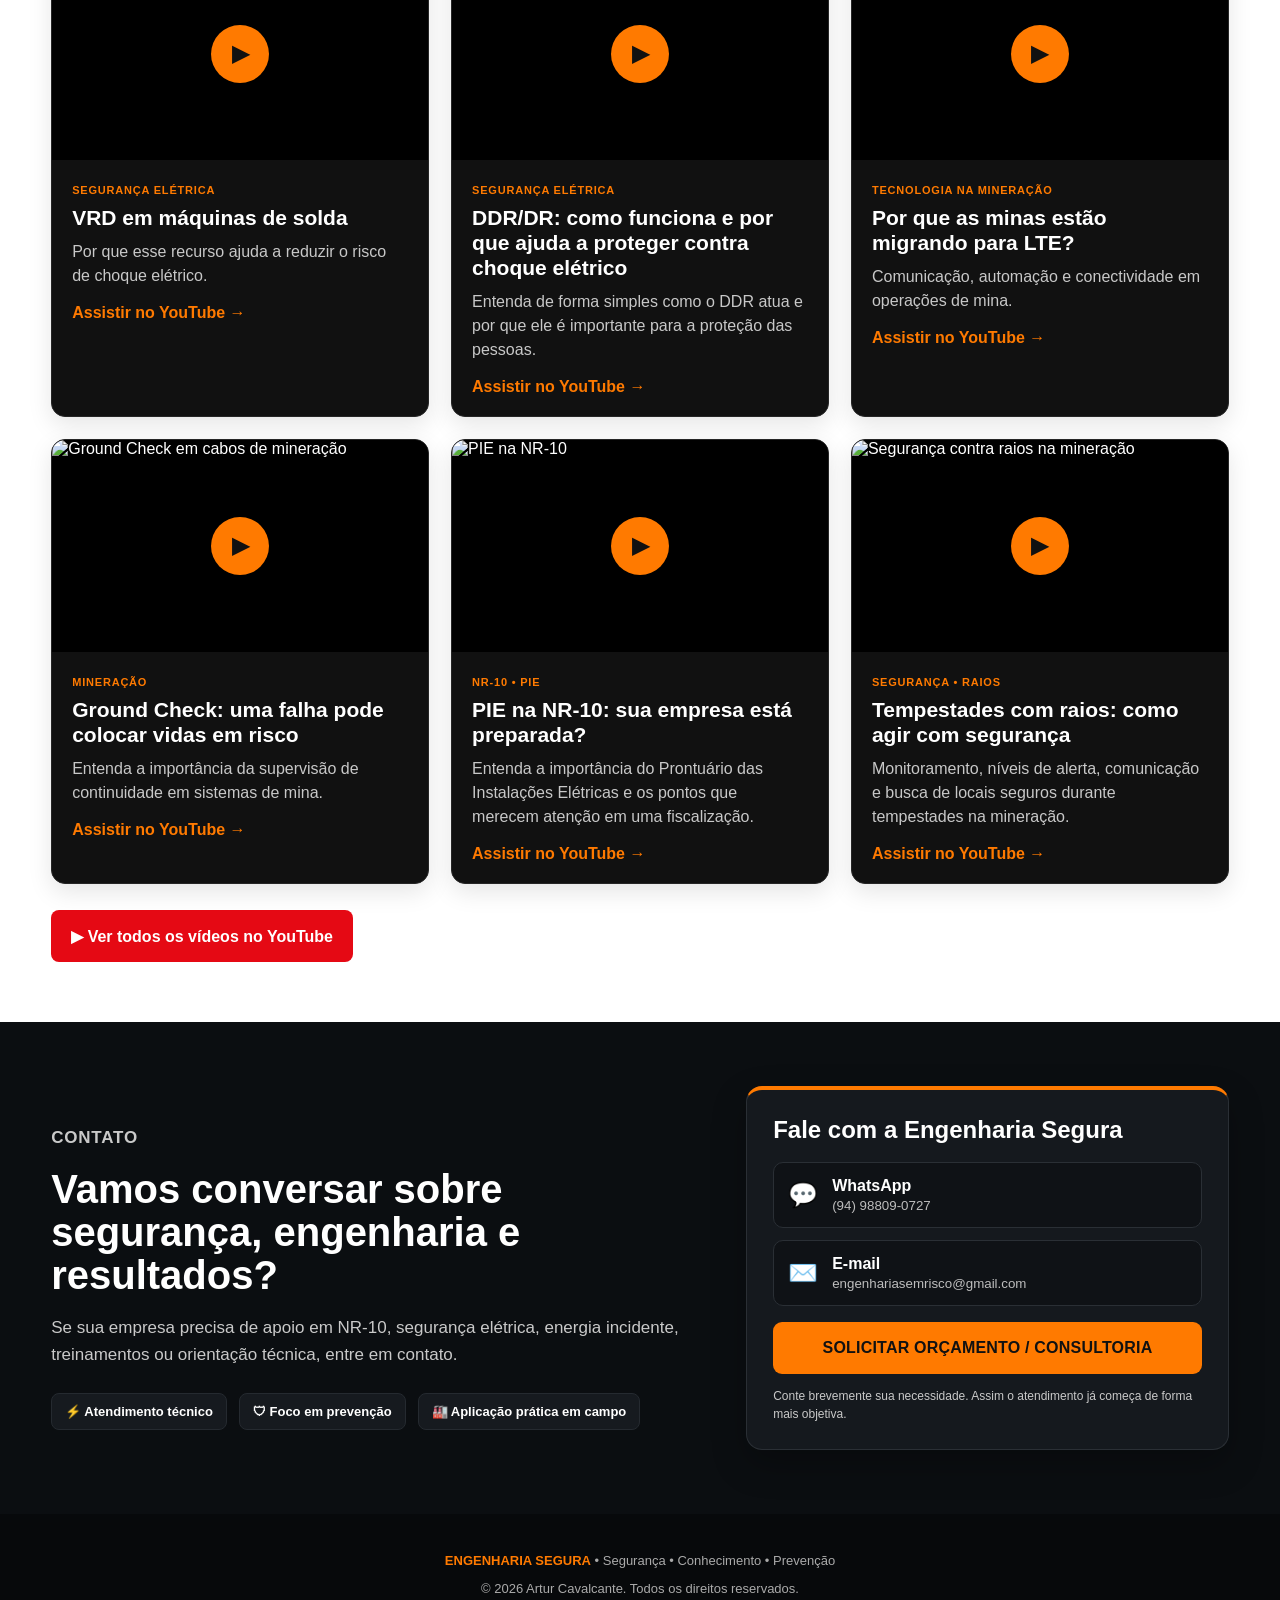
==== commit 8d1f267c: "Add files via upload" ====
--- a/index.html
+++ b/index.html
@@ -164,6 +164,32 @@
             <strong>Assistir no YouTube →</strong>
           </div>
         </a>
+
+        <a class="featured-video-card" href="https://youtu.be/lJd_-LBJtQM" target="_blank" rel="noopener">
+          <div class="featured-thumb">
+            <img src="https://img.youtube.com/vi/lJd_-LBJtQM/hqdefault.jpg" alt="PIE na NR-10">
+            <span class="featured-play">▶</span>
+          </div>
+          <div class="featured-video-copy">
+            <span class="featured-tag">NR-10 • PIE</span>
+            <h3>PIE na NR-10: sua empresa está preparada?</h3>
+            <p>Entenda a importância do Prontuário das Instalações Elétricas e os pontos que merecem atenção em uma fiscalização.</p>
+            <strong>Assistir no YouTube →</strong>
+          </div>
+        </a>
+
+        <a class="featured-video-card" href="https://youtu.be/VLnPgB1AAlE" target="_blank" rel="noopener">
+          <div class="featured-thumb">
+            <img src="https://img.youtube.com/vi/VLnPgB1AAlE/hqdefault.jpg" alt="Segurança contra raios na mineração">
+            <span class="featured-play">▶</span>
+          </div>
+          <div class="featured-video-copy">
+            <span class="featured-tag">SEGURANÇA • RAIOS</span>
+            <h3>Tempestades com raios: como agir com segurança</h3>
+            <p>Monitoramento, níveis de alerta, comunicação e busca de locais seguros durante tempestades na mineração.</p>
+            <strong>Assistir no YouTube →</strong>
+          </div>
+        </a>
       </div>
 
       <div class="featured-actions">
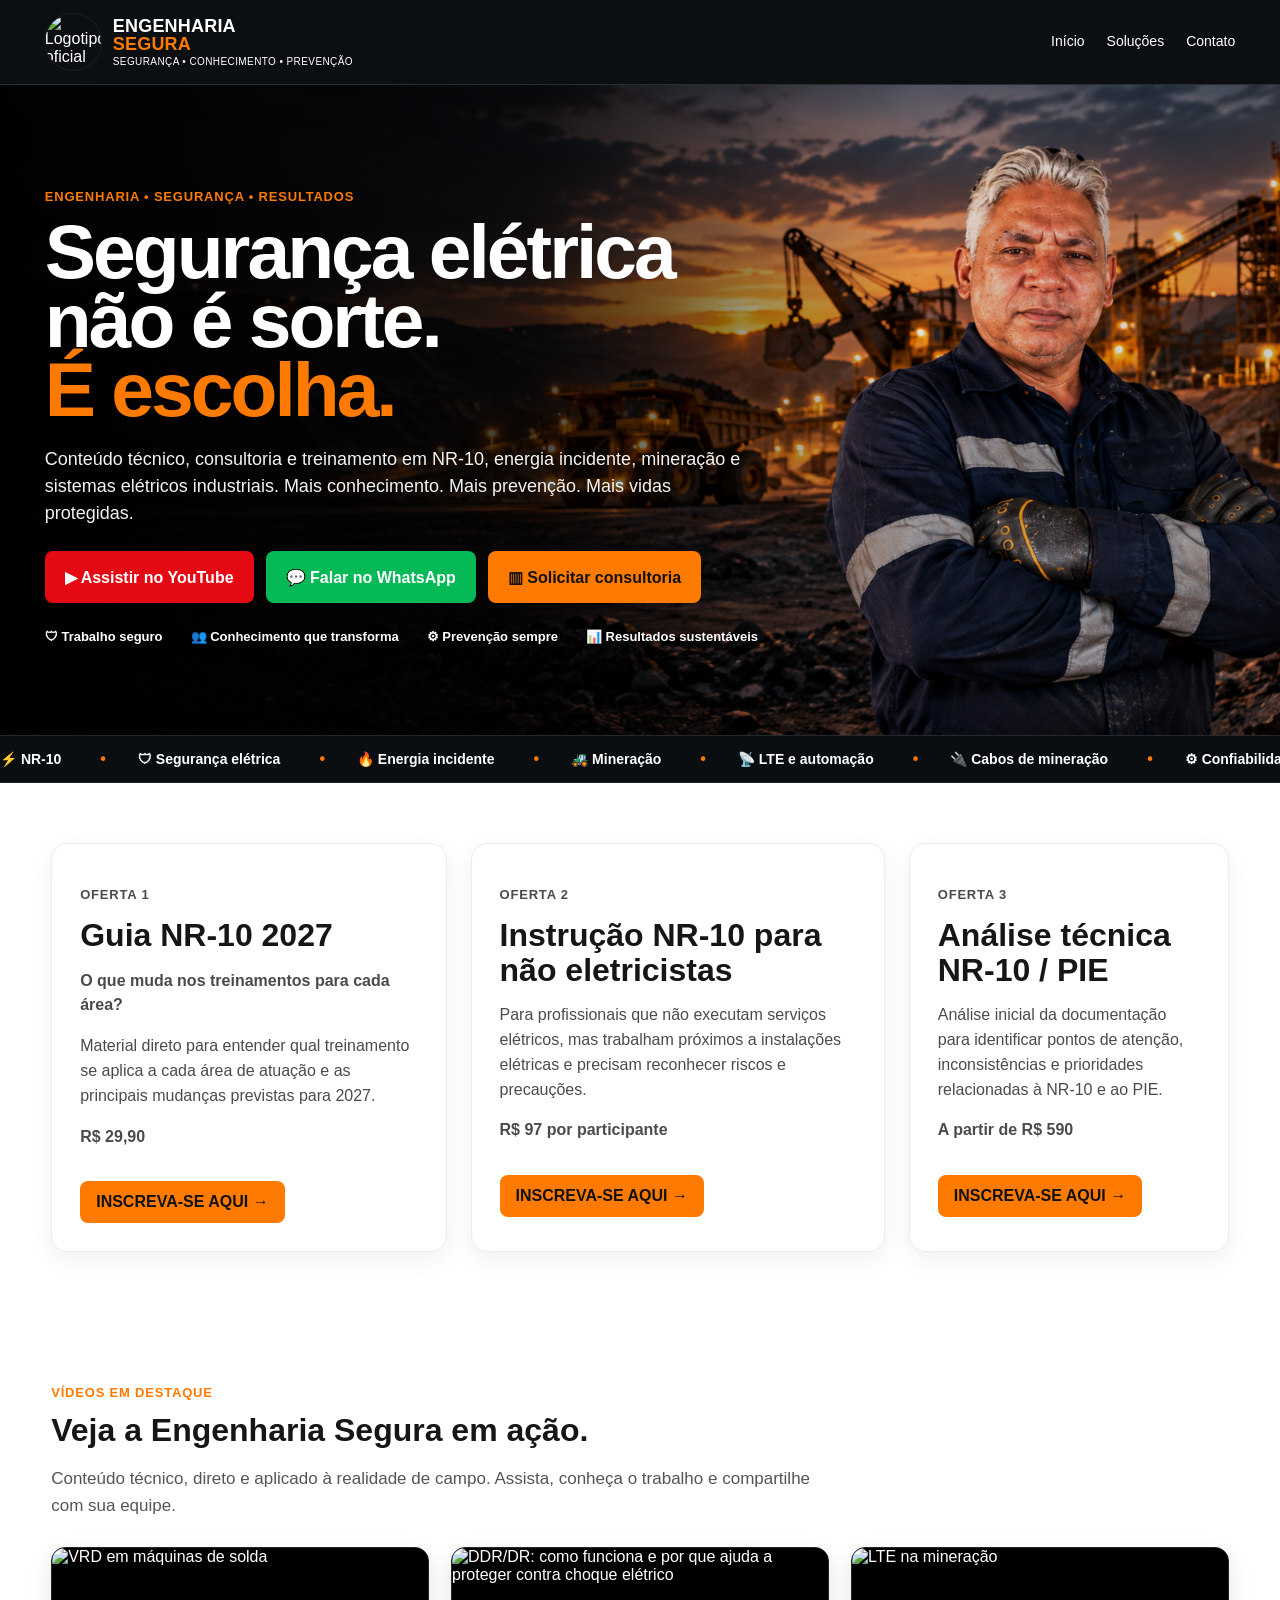
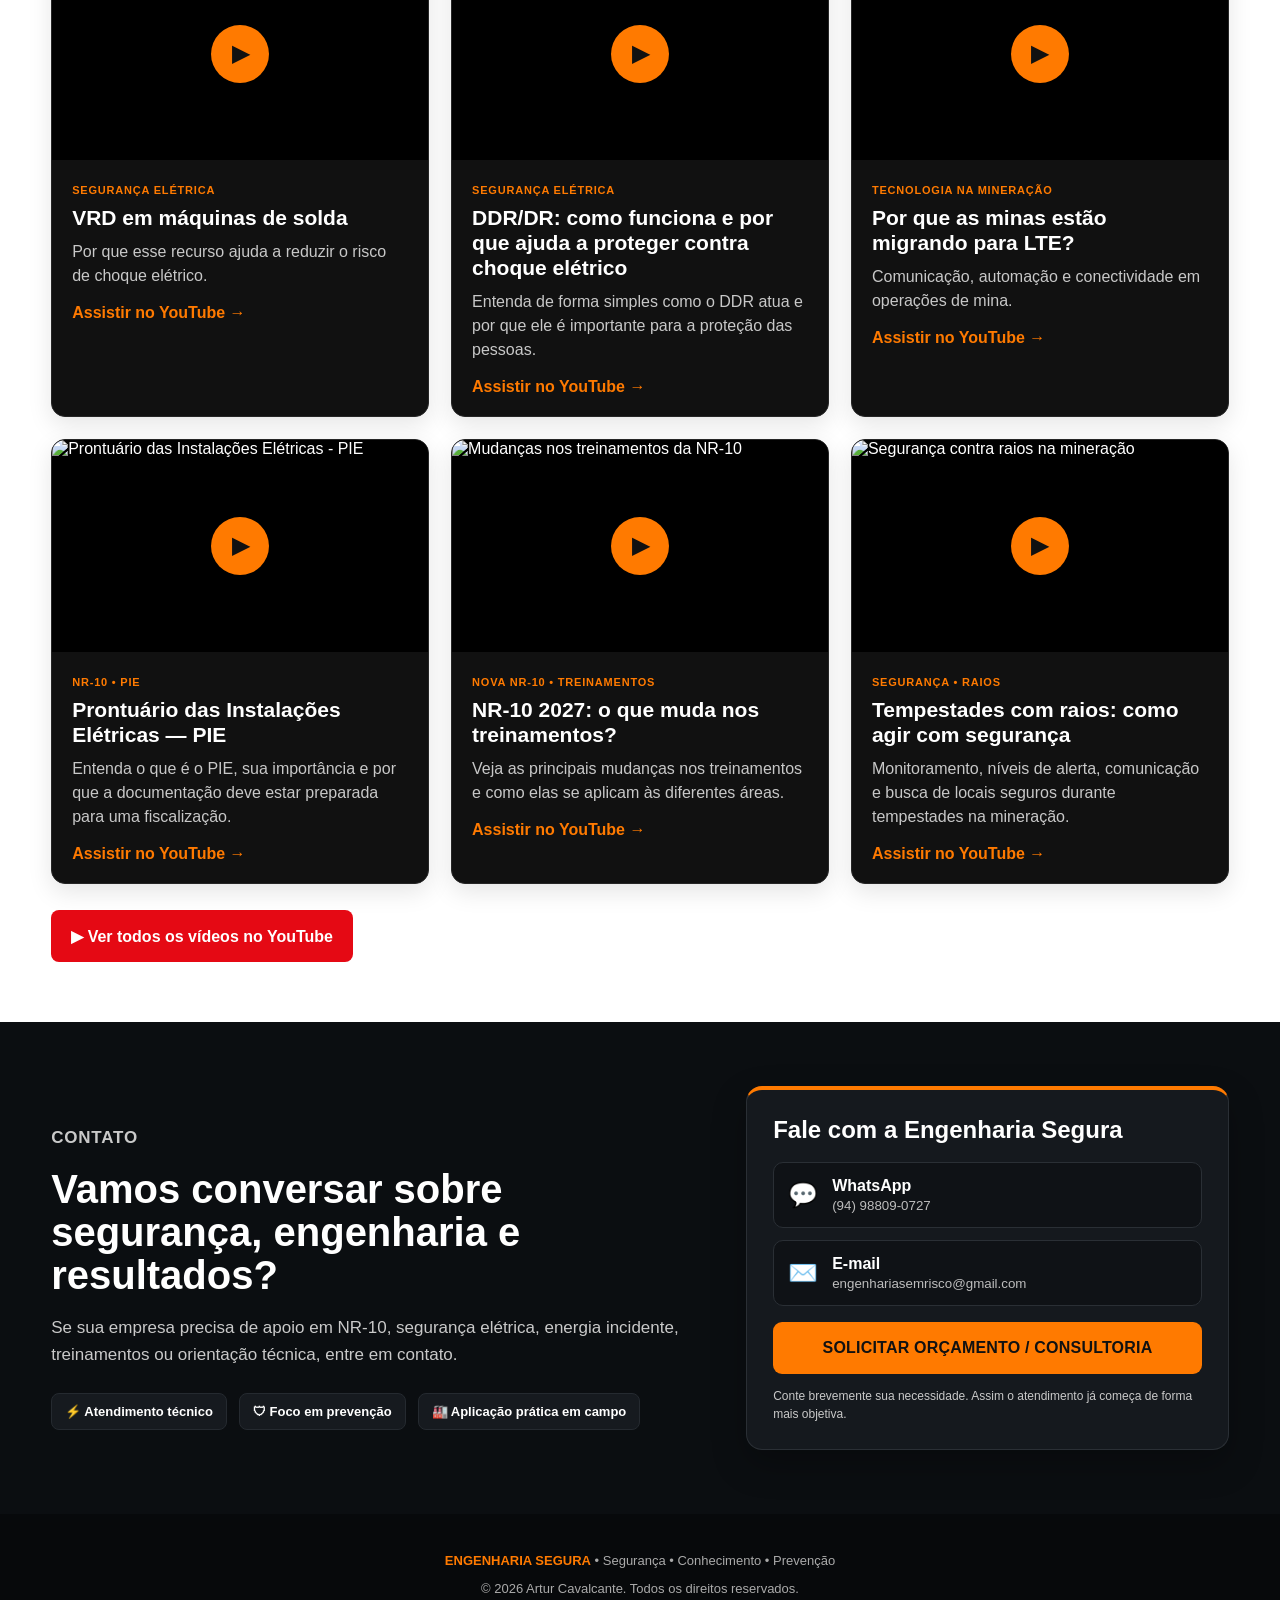
==== commit e99b855b: "Add files via upload" ====
--- a/index.html
+++ b/index.html
@@ -152,28 +152,31 @@
           </div>
         </a>
 
-        <a class="featured-video-card" href="https://youtu.be/x5g20FWs3gs" target="_blank" rel="noopener">
-          <div class="featured-thumb">
-            <img src="https://img.youtube.com/vi/x5g20FWs3gs/hqdefault.jpg" alt="Ground Check em cabos de mineração">
-            <span class="featured-play">▶</span>
-          </div>
-          <div class="featured-video-copy">
-            <span class="featured-tag">MINERAÇÃO</span>
-            <h3>Ground Check: uma falha pode colocar vidas em risco</h3>
-            <p>Entenda a importância da supervisão de continuidade em sistemas de mina.</p>
+        
+
+        
+        <a class="featured-video-card" href="https://youtu.be/t3MEcIGLKa0" target="_blank" rel="noopener">
+          <div class="featured-thumb">
+            <img src="https://img.youtube.com/vi/t3MEcIGLKa0/hqdefault.jpg" alt="Prontuário das Instalações Elétricas - PIE">
+            <span class="featured-play">▶</span>
+          </div>
+          <div class="featured-video-copy">
+            <span class="featured-tag">NR-10 • PIE</span>
+            <h3>Prontuário das Instalações Elétricas — PIE</h3>
+            <p>Entenda o que é o PIE, sua importância e por que a documentação deve estar preparada para uma fiscalização.</p>
             <strong>Assistir no YouTube →</strong>
           </div>
         </a>
 
         <a class="featured-video-card" href="https://youtu.be/lJd_-LBJtQM" target="_blank" rel="noopener">
           <div class="featured-thumb">
-            <img src="https://img.youtube.com/vi/lJd_-LBJtQM/hqdefault.jpg" alt="PIE na NR-10">
-            <span class="featured-play">▶</span>
-          </div>
-          <div class="featured-video-copy">
-            <span class="featured-tag">NR-10 • PIE</span>
-            <h3>PIE na NR-10: sua empresa está preparada?</h3>
-            <p>Entenda a importância do Prontuário das Instalações Elétricas e os pontos que merecem atenção em uma fiscalização.</p>
+            <img src="https://img.youtube.com/vi/lJd_-LBJtQM/hqdefault.jpg" alt="Mudanças nos treinamentos da NR-10">
+            <span class="featured-play">▶</span>
+          </div>
+          <div class="featured-video-copy">
+            <span class="featured-tag">NOVA NR-10 • TREINAMENTOS</span>
+            <h3>NR-10 2027: o que muda nos treinamentos?</h3>
+            <p>Veja as principais mudanças nos treinamentos e como elas se aplicam às diferentes áreas.</p>
             <strong>Assistir no YouTube →</strong>
           </div>
         </a>
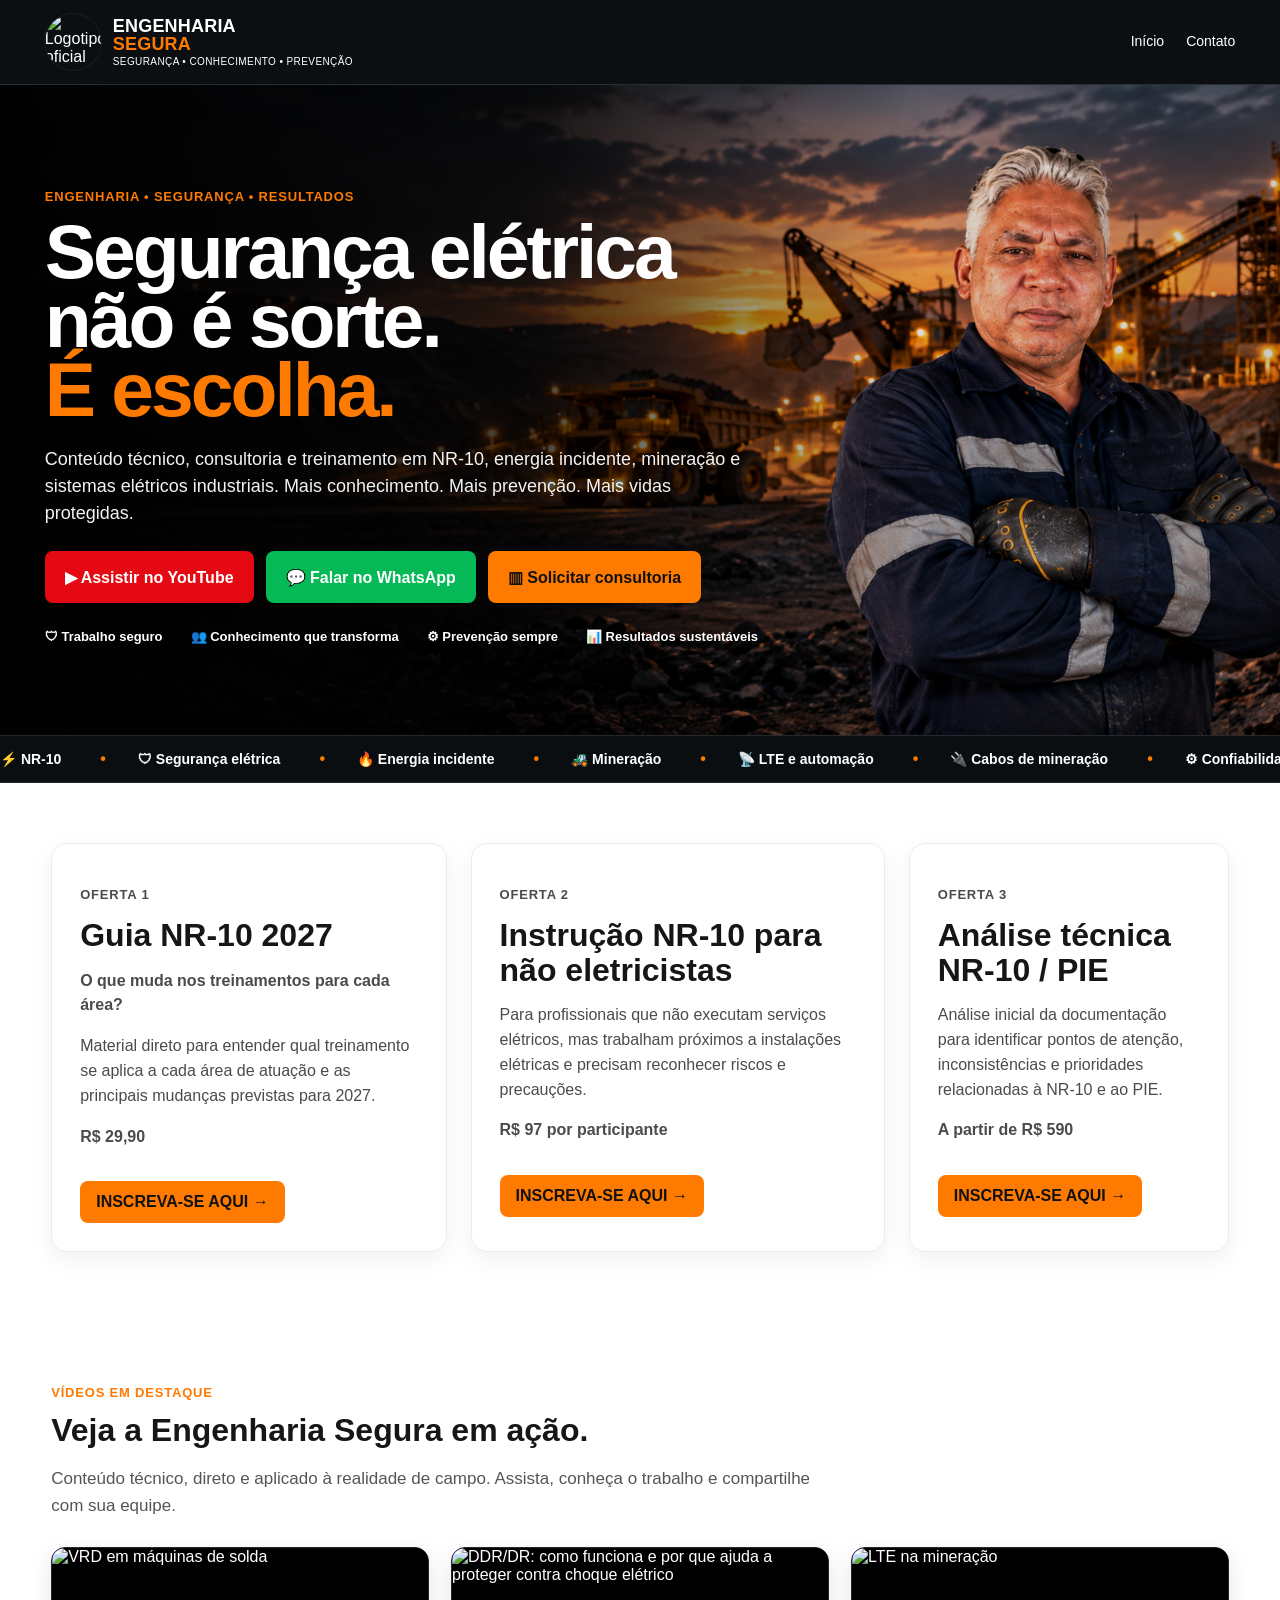
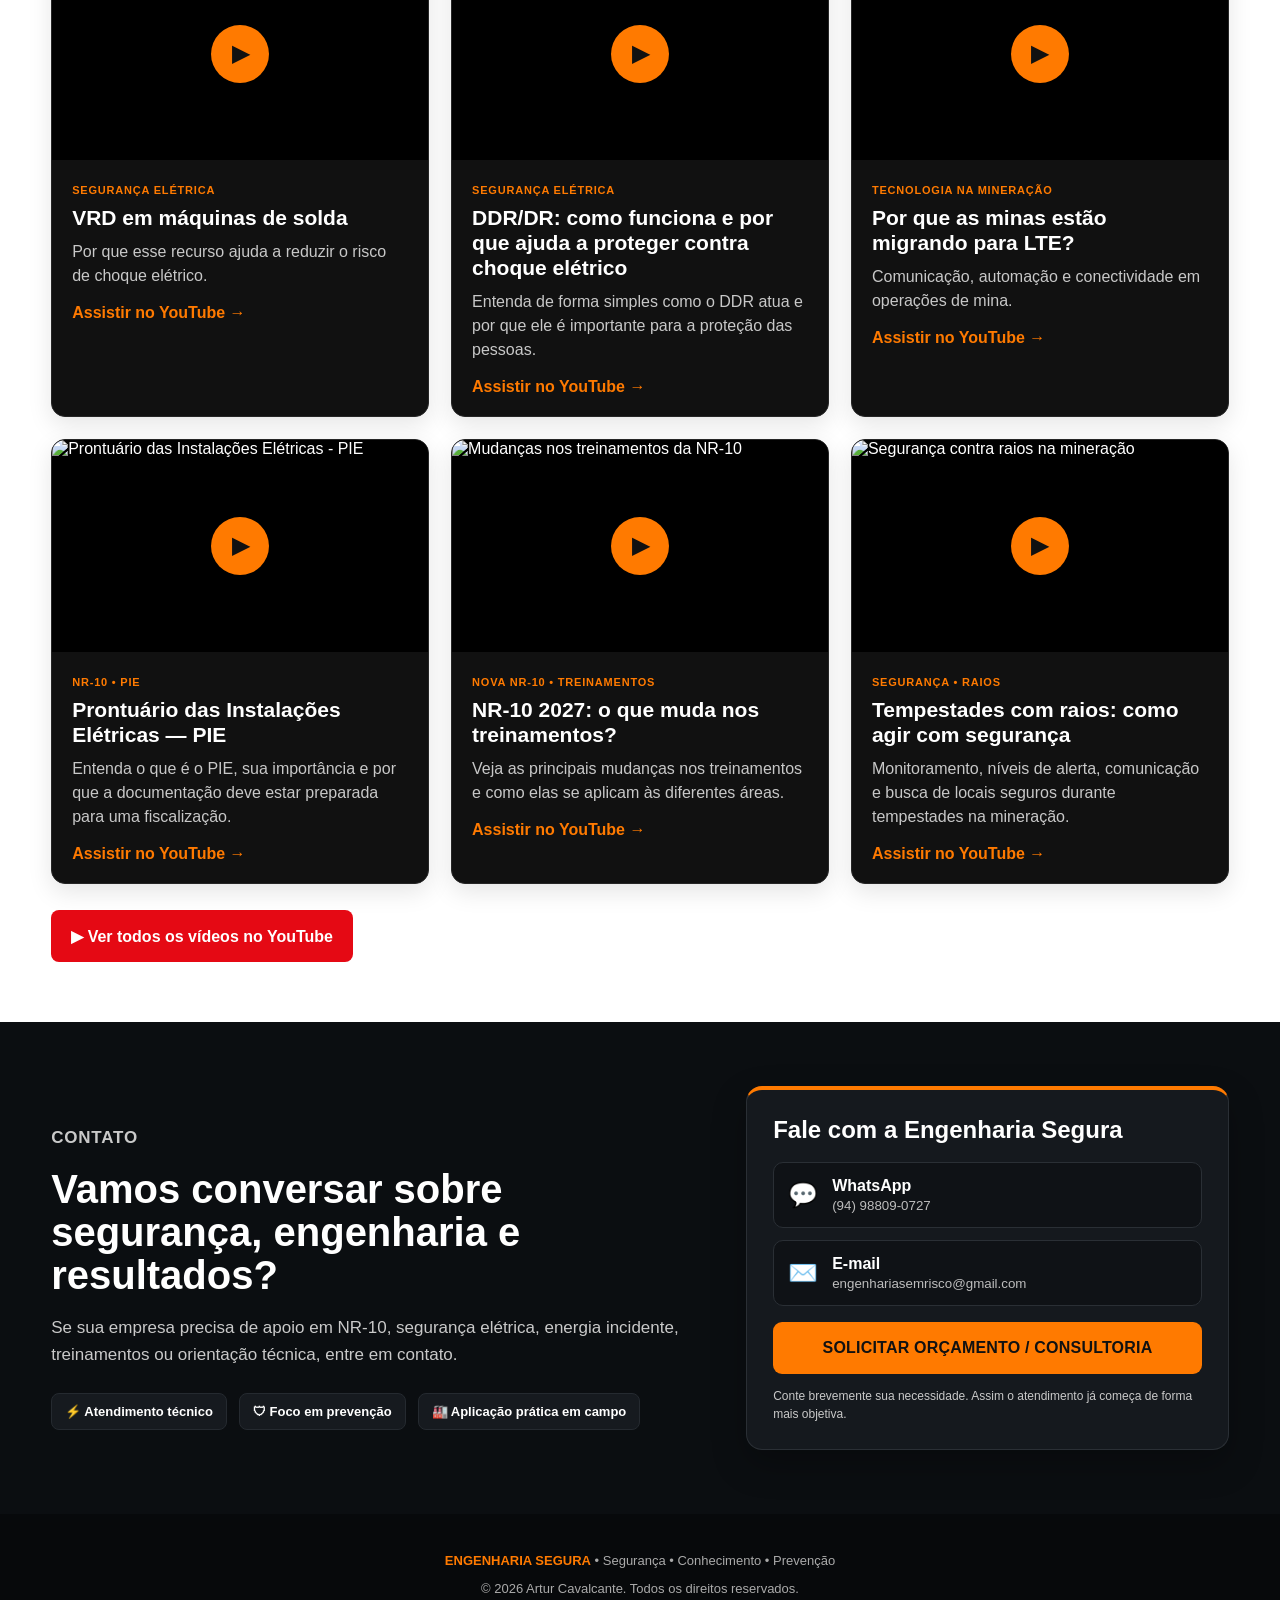
==== commit dca8b8fe: "Add files via upload" ====
--- a/index.html
+++ b/index.html
@@ -20,7 +20,6 @@
     <button class="menu-btn" aria-label="Abrir menu" aria-expanded="false">☰</button>
 <nav class="nav">
   <a href="#inicio">Início</a>
-  <a href="consultoria.html">Soluções</a>
   <a href="#contato">Contato</a>
 </nav>
 
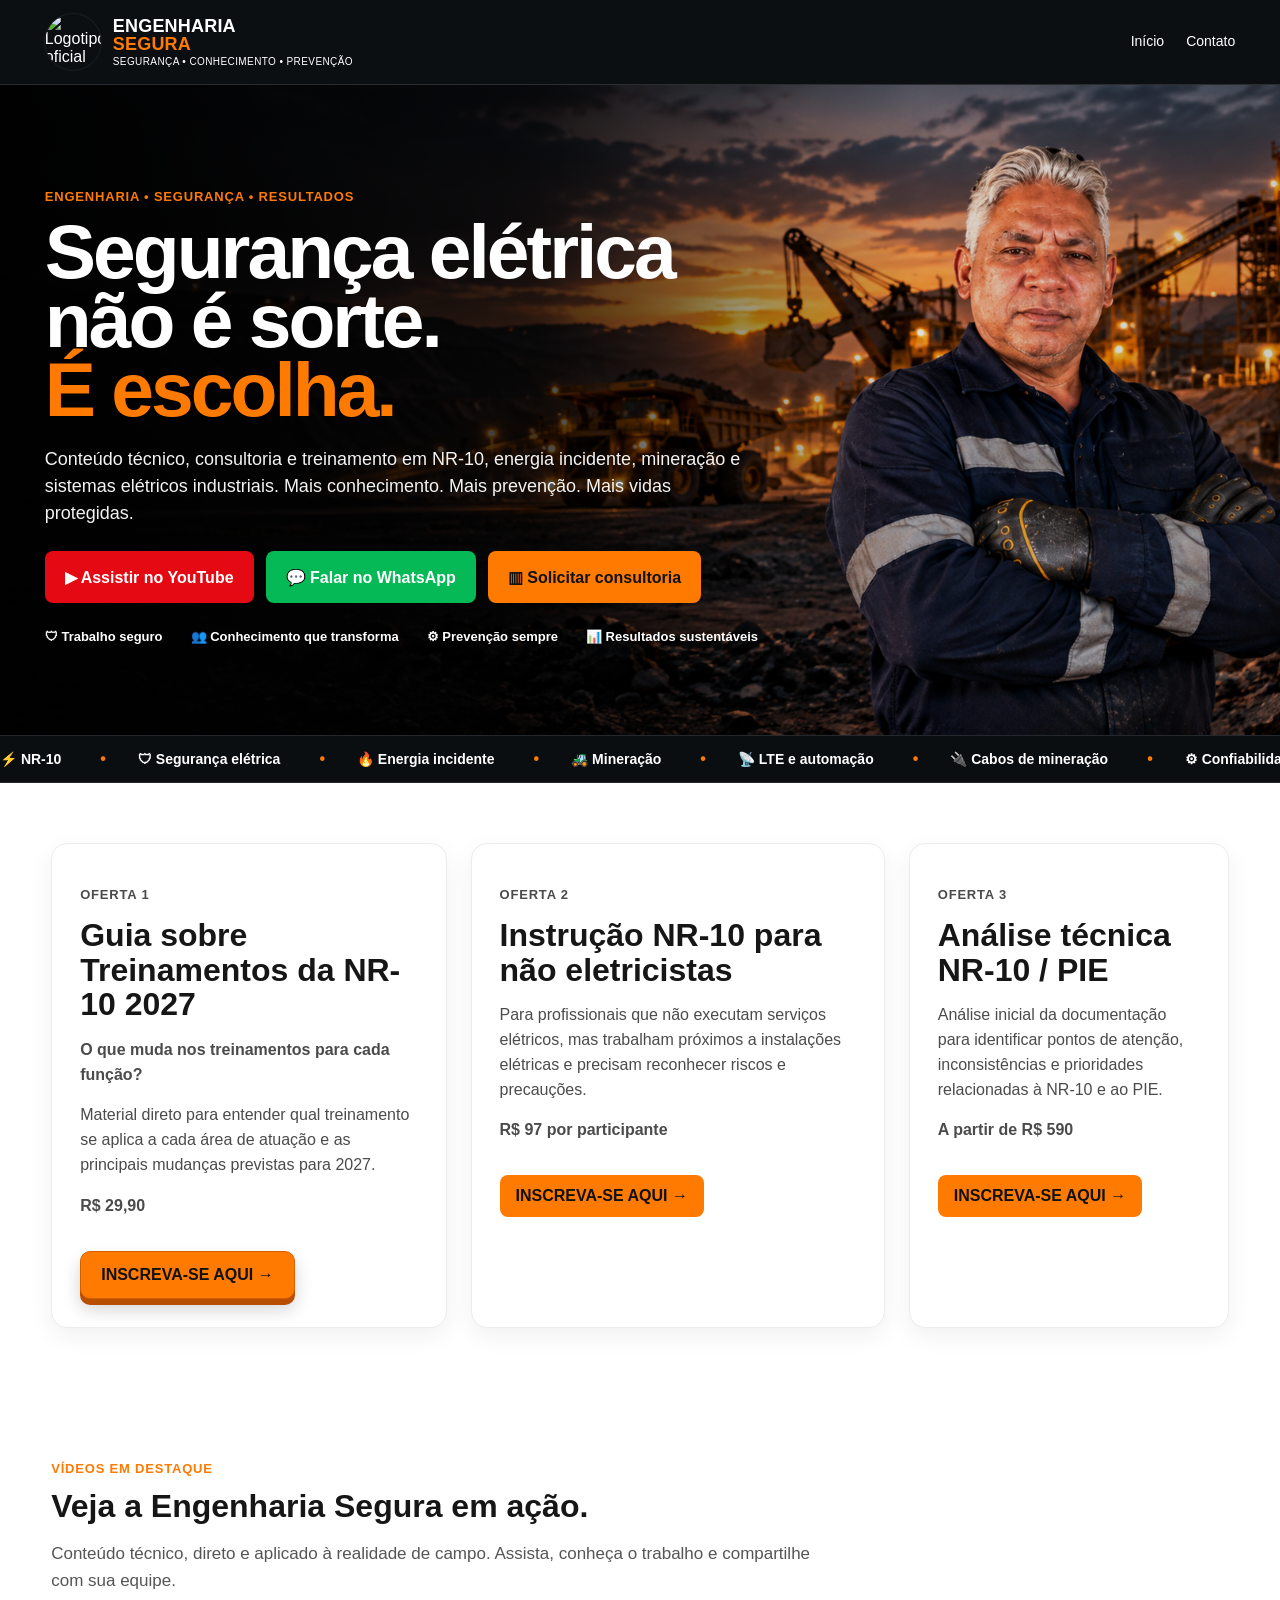
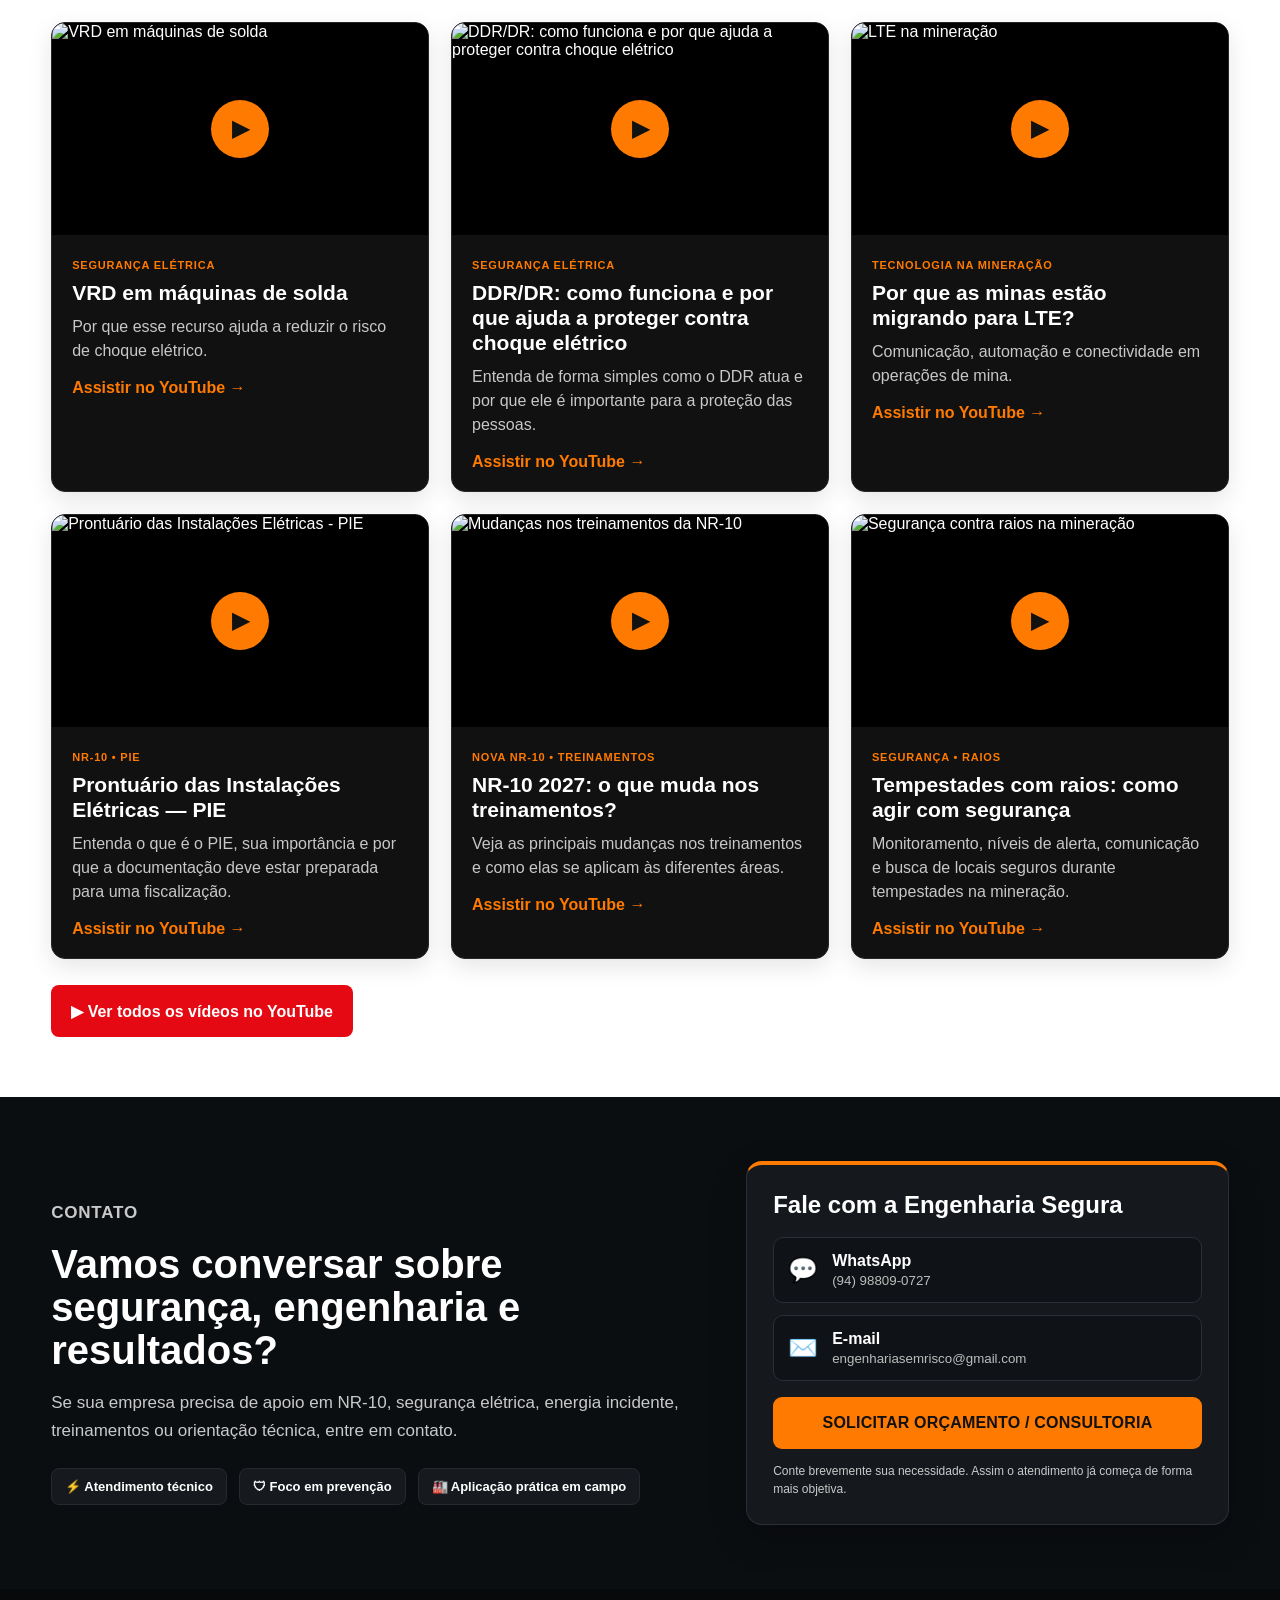
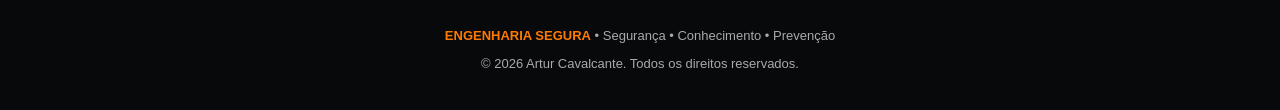
==== commit 25896c10: "Add files via upload" ====
--- a/index.html
+++ b/index.html
@@ -64,12 +64,13 @@
     <section class="section grid-3" id="ofertas">
       <article class="card">
         <p class="section-kicker">OFERTA 1</p>
-        <h2>Guia NR-10 2027</h2>
-        <p><strong>O que muda nos treinamentos para cada área?</strong></p>
+        <h2>Guia sobre Treinamentos da NR-10 2027</h2>
+        <p><strong>O que muda nos treinamentos para cada função?</strong></p>
         <p>Material direto para entender qual treinamento se aplica a cada área de atuação e as principais mudanças previstas para 2027.</p>
         <p><strong>R$ 29,90</strong></p>
         <a class="link-btn" target="_blank" rel="noopener"
-           href="https://wa.me/5594988090727?text=Ol%C3%A1%2C%20Artur.%20Quero%20me%20inscrever%20no%20Guia%20NR-10%202027%20%E2%80%94%20o%20que%20muda%20nos%20treinamentos%20para%20cada%20%C3%A1rea.">
+           style="display:inline-block;background:#ff7a00;color:#111;font-weight:900;padding:14px 20px;border-radius:10px;border:1px solid #d85f00;box-shadow:0 6px 0 #b84f00,0 10px 18px rgba(0,0,0,.18);transform:translateY(0);"
+           href="https://pay.kiwify.com.br/zJsPurS">
           INSCREVA-SE AQUI →
         </a>
       </article>
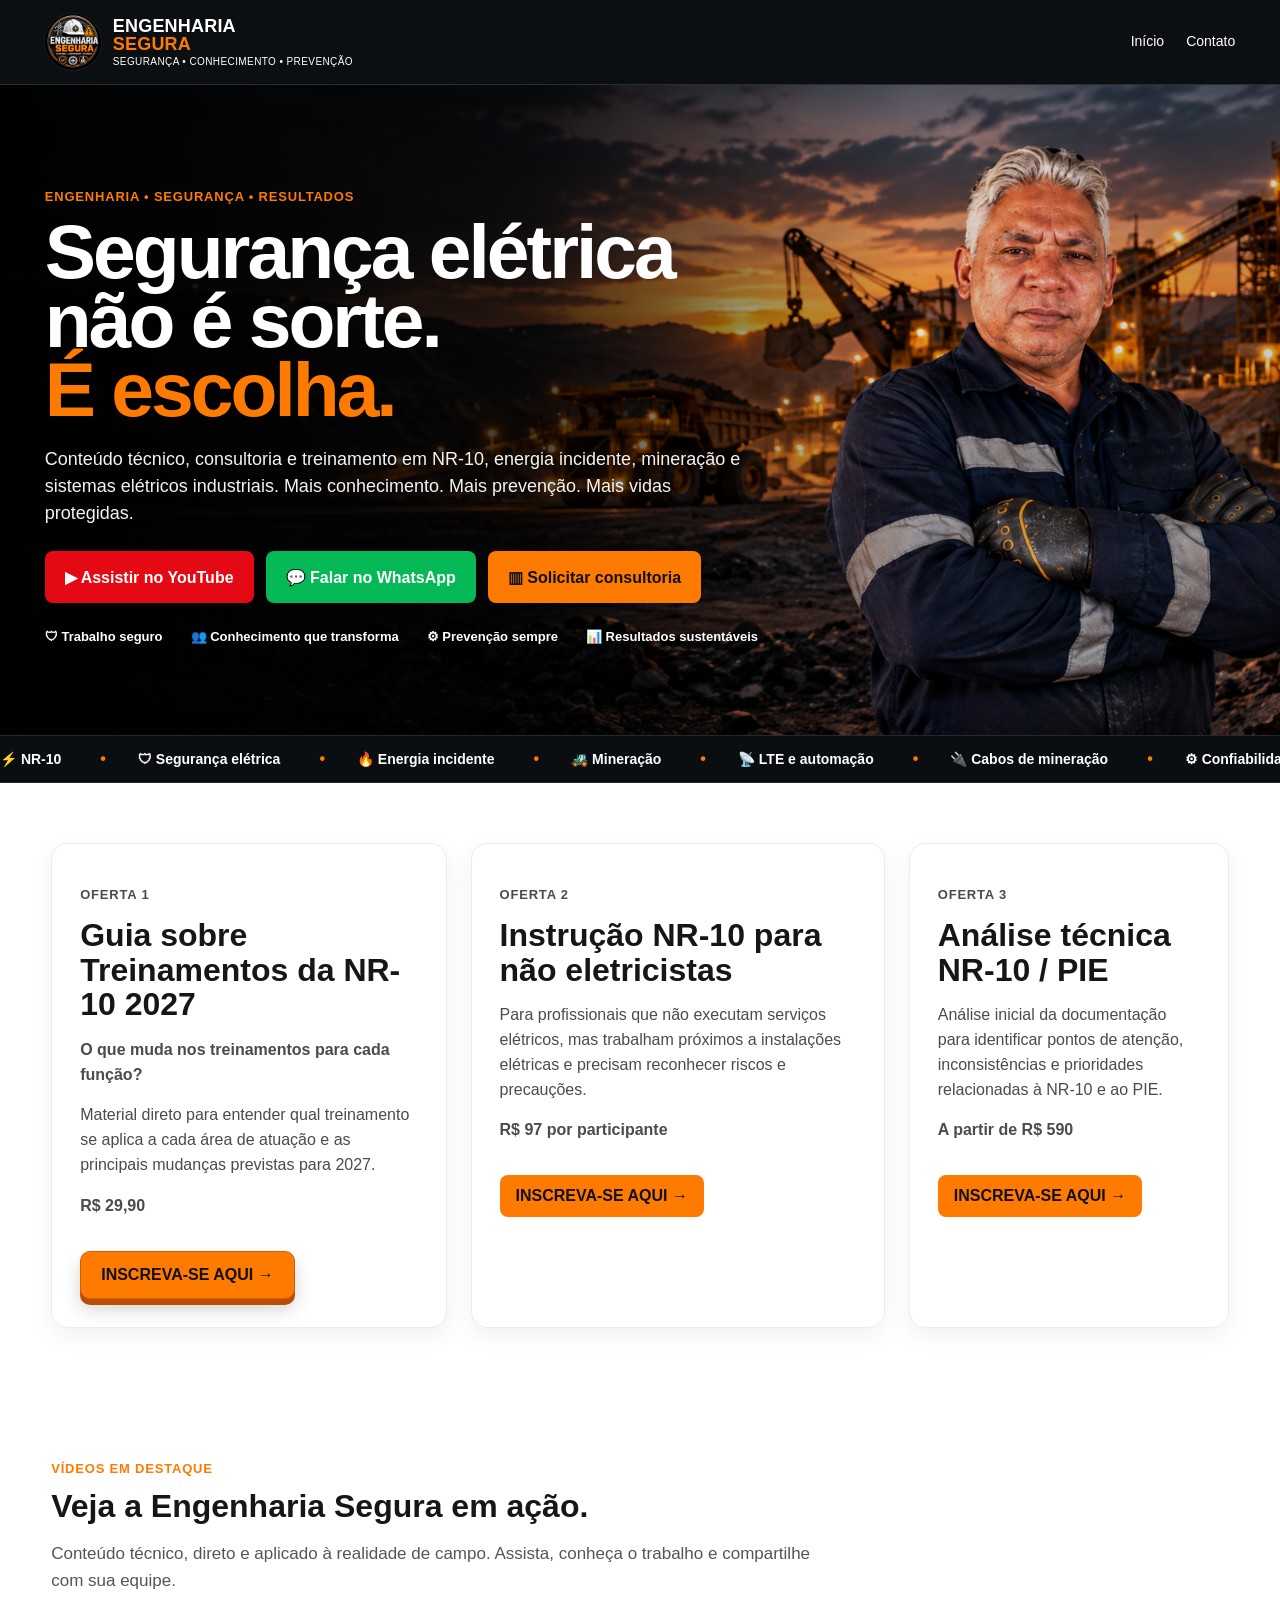
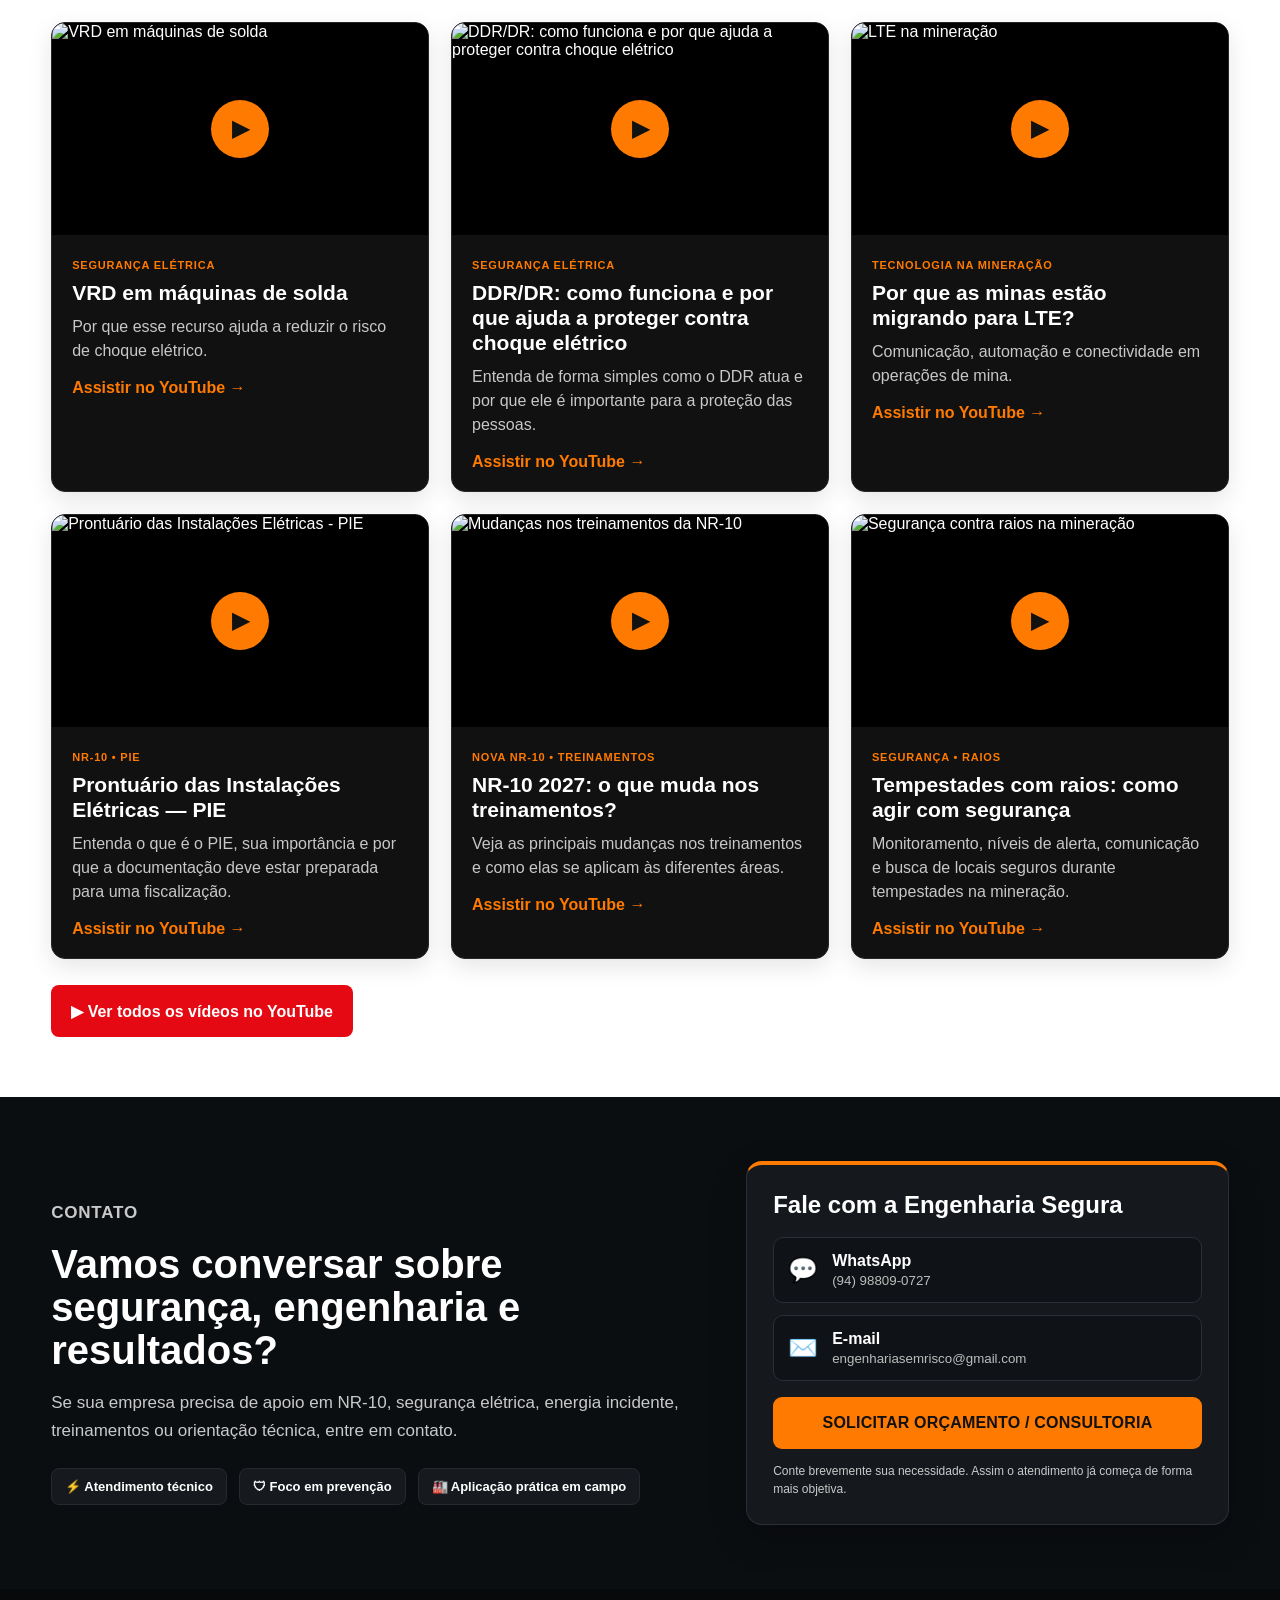
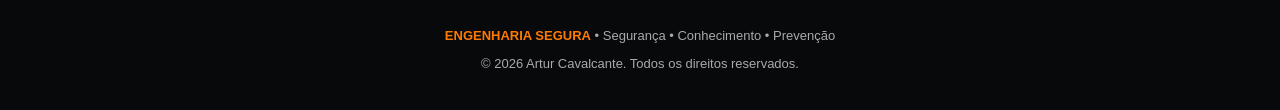
==== commit d6ab79e2: "Add files via upload" ====
--- a/index.html
+++ b/index.html
@@ -10,7 +10,7 @@
 <body>
   <header class="topbar">
     <a class="brand" href="#inicio" aria-label="Engenharia Segura">
-      <img class="brand-emblem" src="assets/logo-oficial-emblema.png" alt="Logotipo oficial Engenharia Segura">
+      <img class="brand-emblem" src="[data-uri]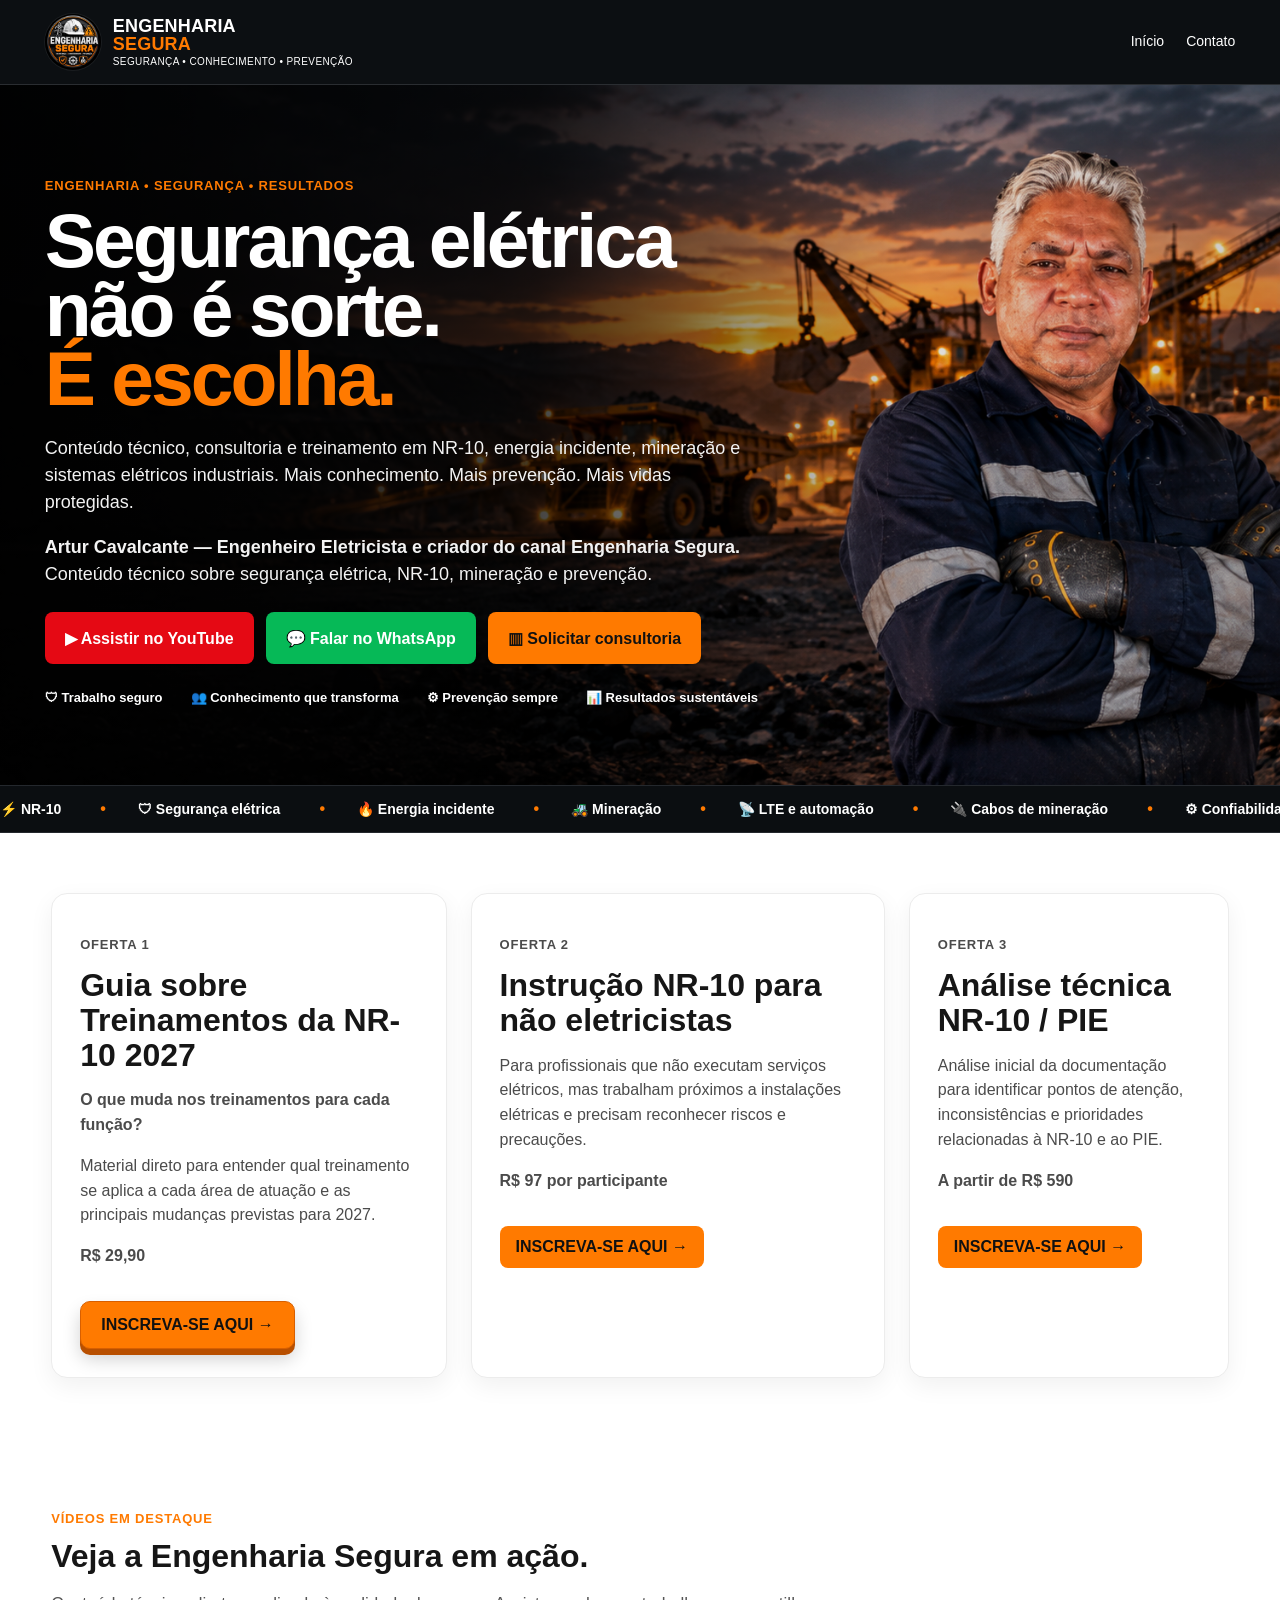
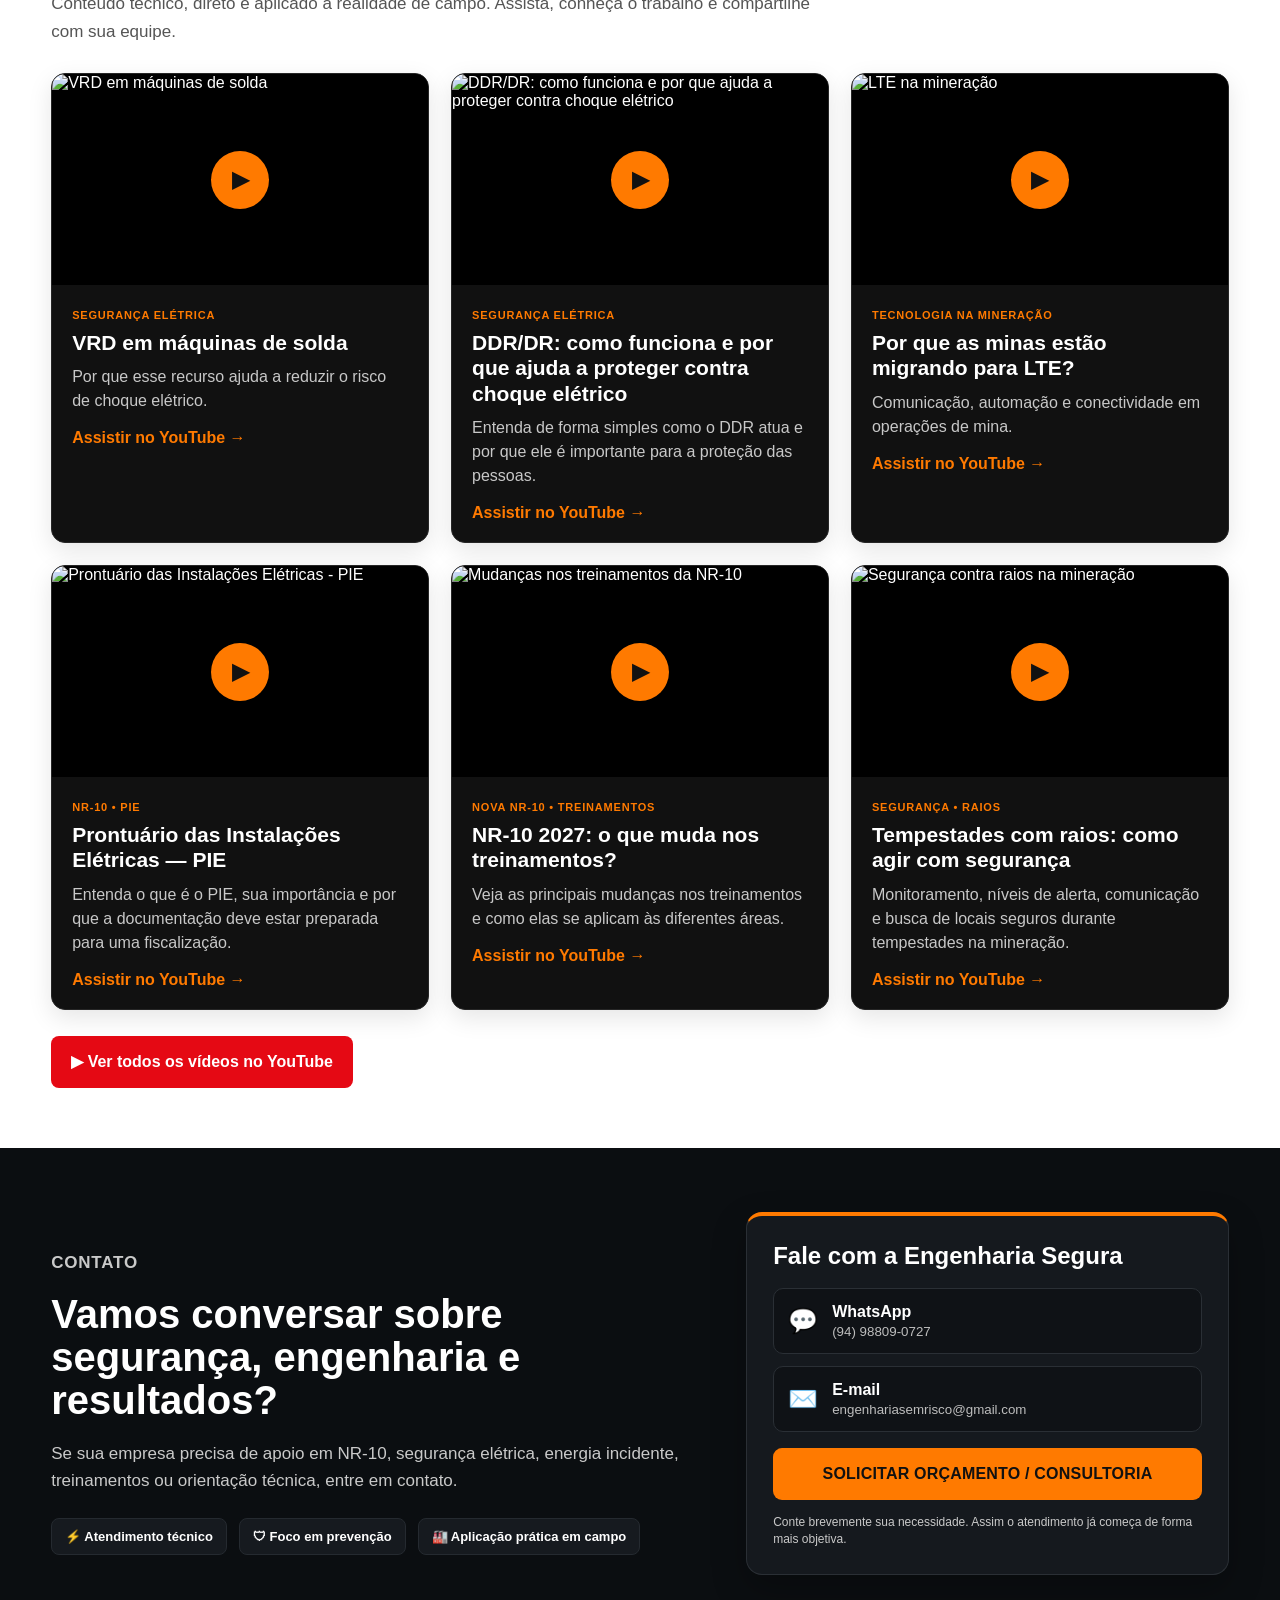
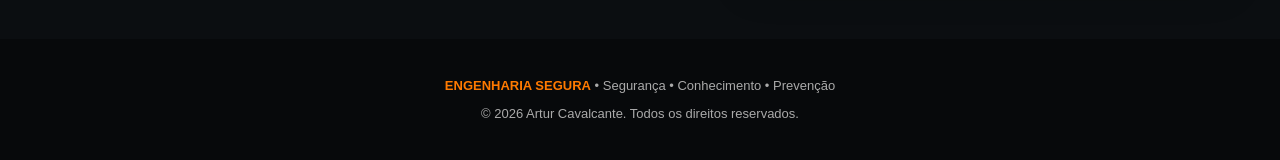
==== commit 3a472395: "Add files via upload" ====
--- a/index.html
+++ b/index.html
@@ -32,6 +32,7 @@
         <p class="eyebrow">ENGENHARIA • SEGURANÇA • RESULTADOS</p>
         <h1>Segurança elétrica<br>não é sorte.<br><span>É escolha.</span></h1>
         <p class="lead">Conteúdo técnico, consultoria e treinamento em NR-10, energia incidente, mineração e sistemas elétricos industriais. Mais conhecimento. Mais prevenção. Mais vidas protegidas.</p>
+        <p class="lead"><strong>Artur Cavalcante — Engenheiro Eletricista e criador do canal Engenharia Segura.</strong> Conteúdo técnico sobre segurança elétrica, NR-10, mineração e prevenção.</p>
 
         <div class="hero-actions">
           <a class="btn btn-red" href="https://www.youtube.com/@engenhariasemrisco" target="_blank" rel="noopener">▶ Assistir no YouTube</a>
